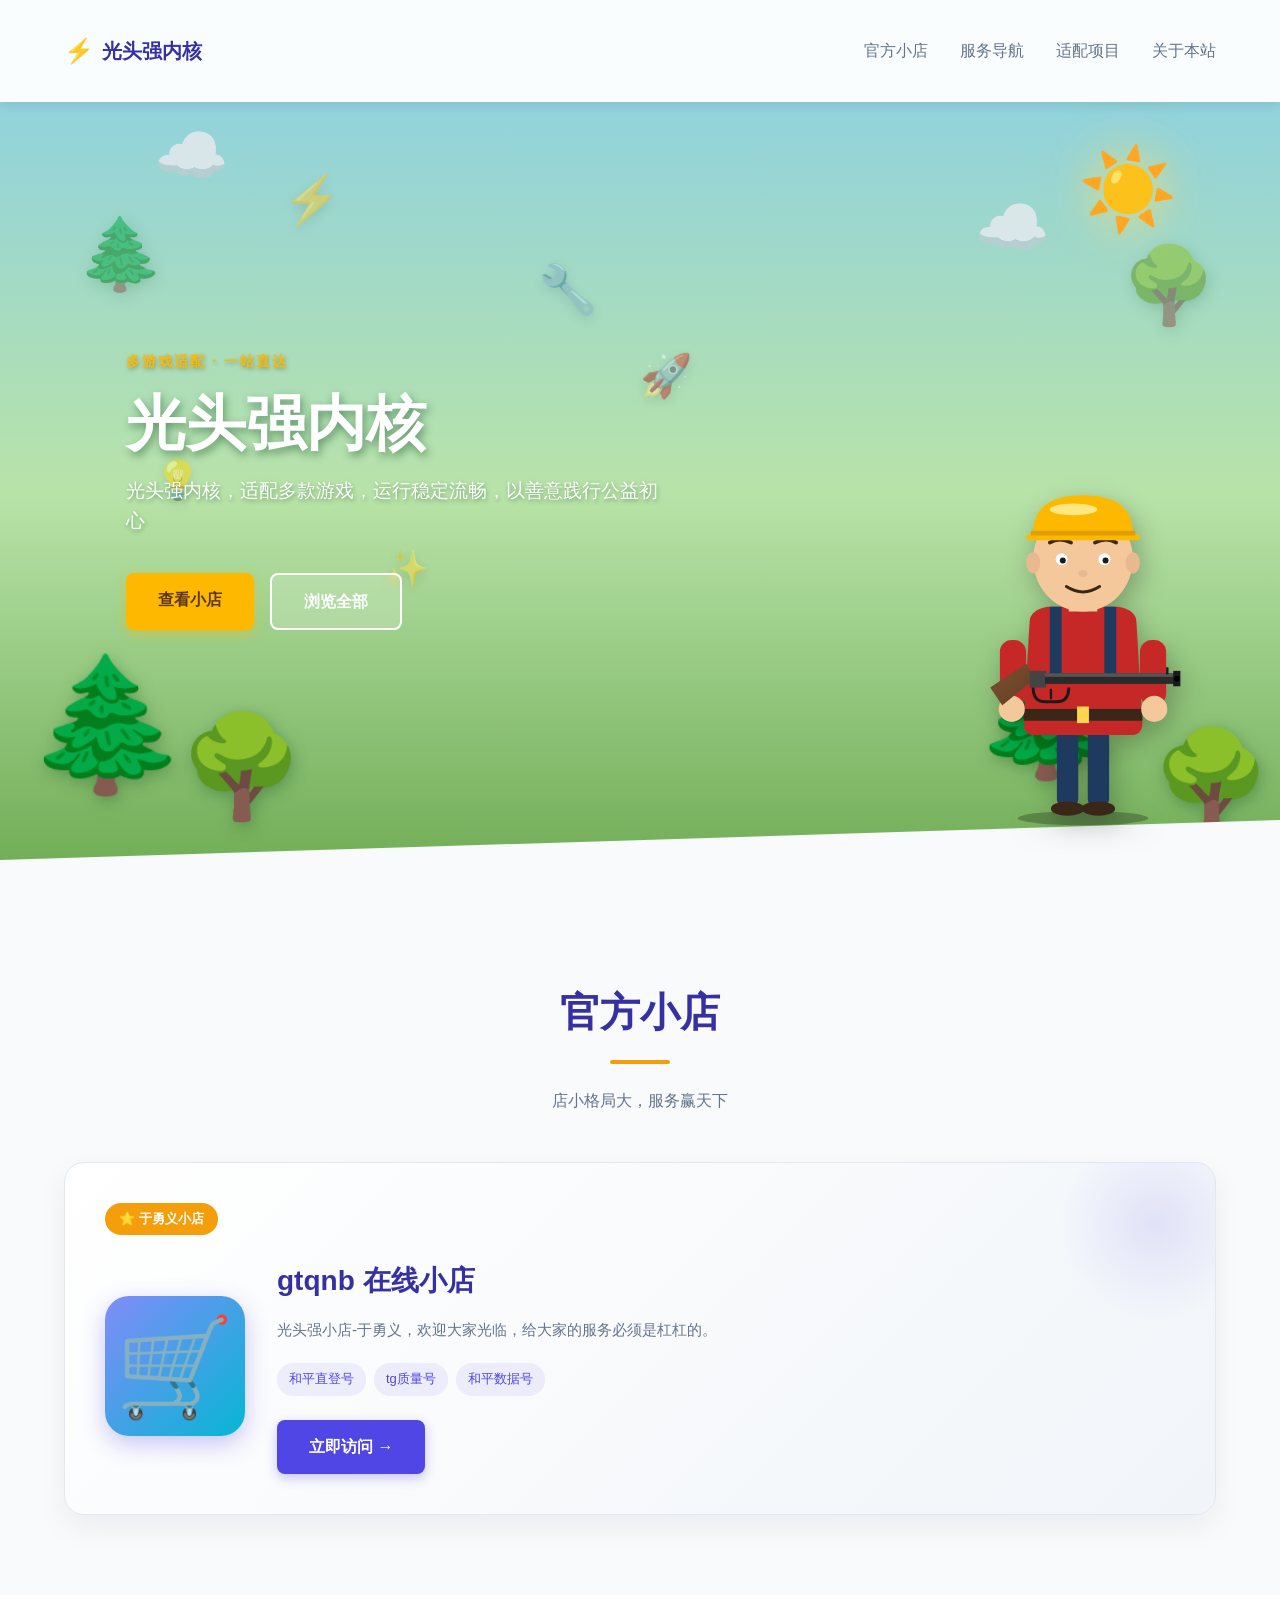
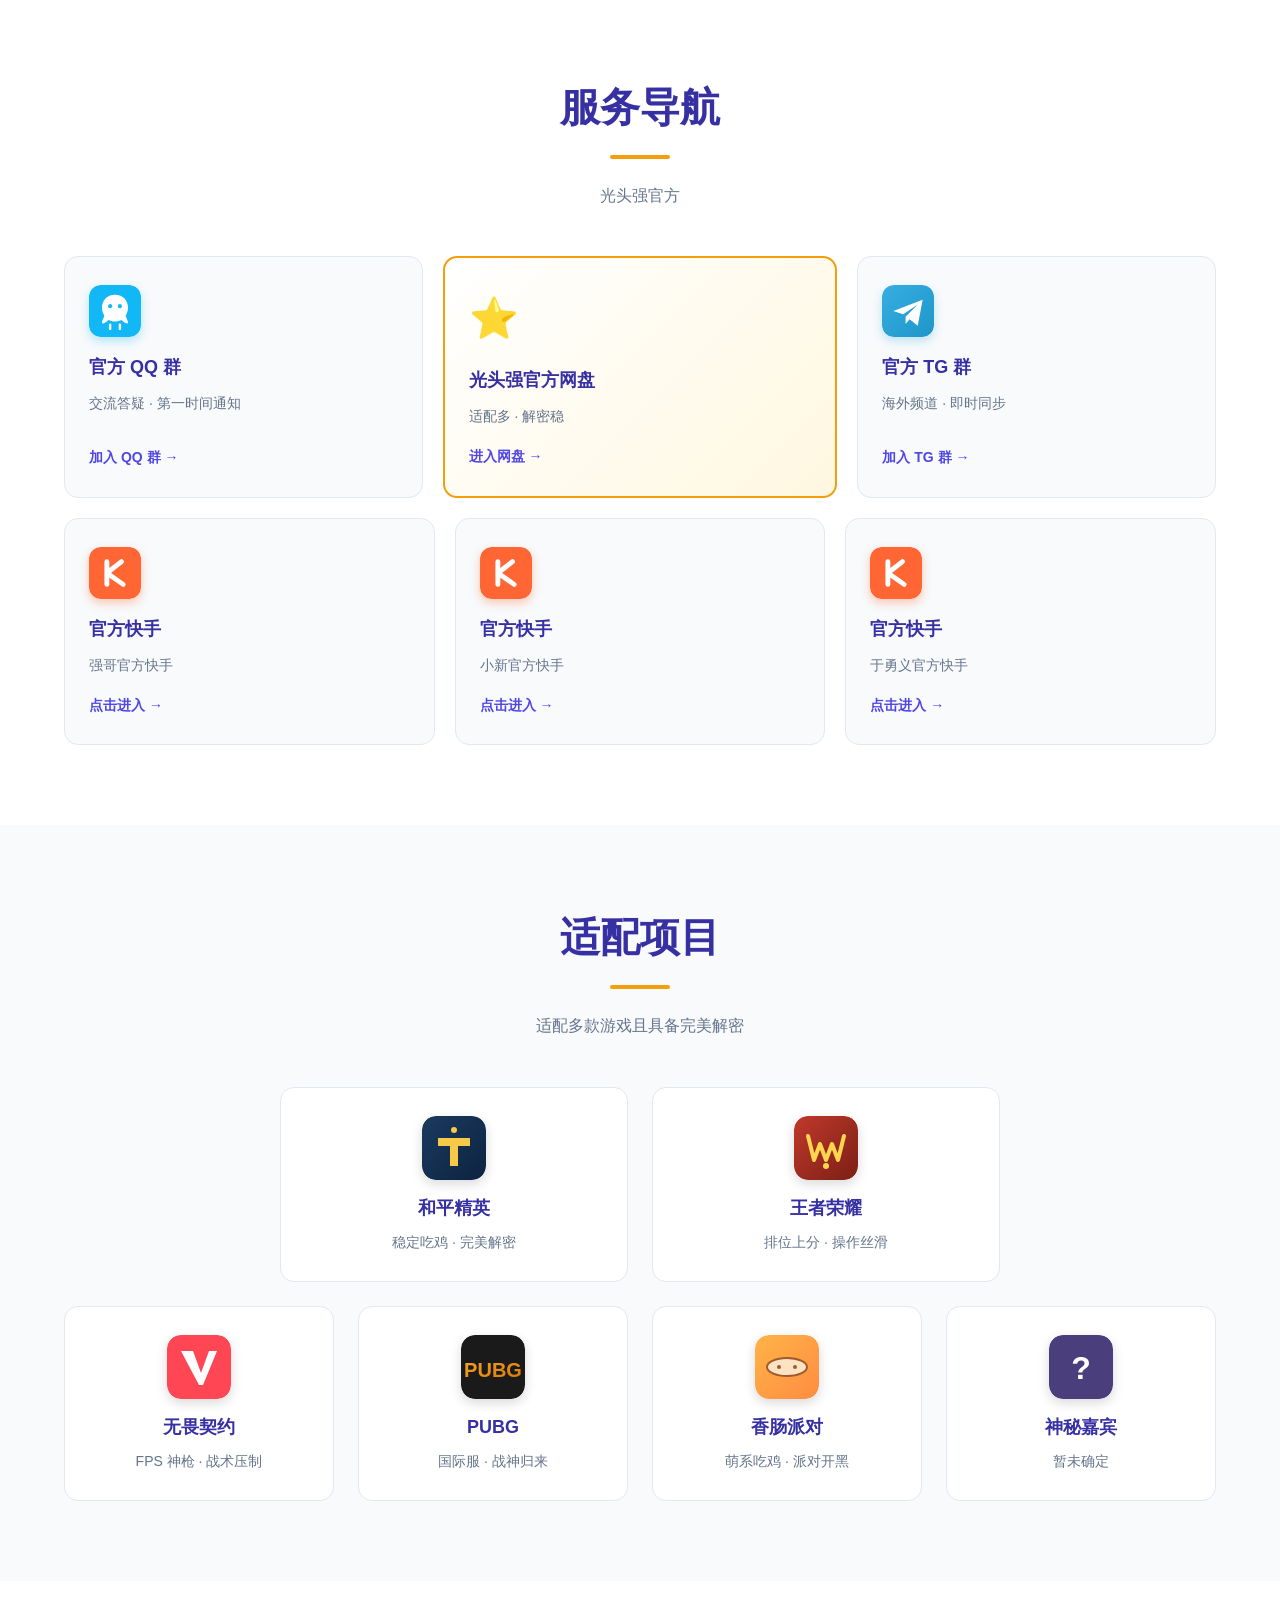
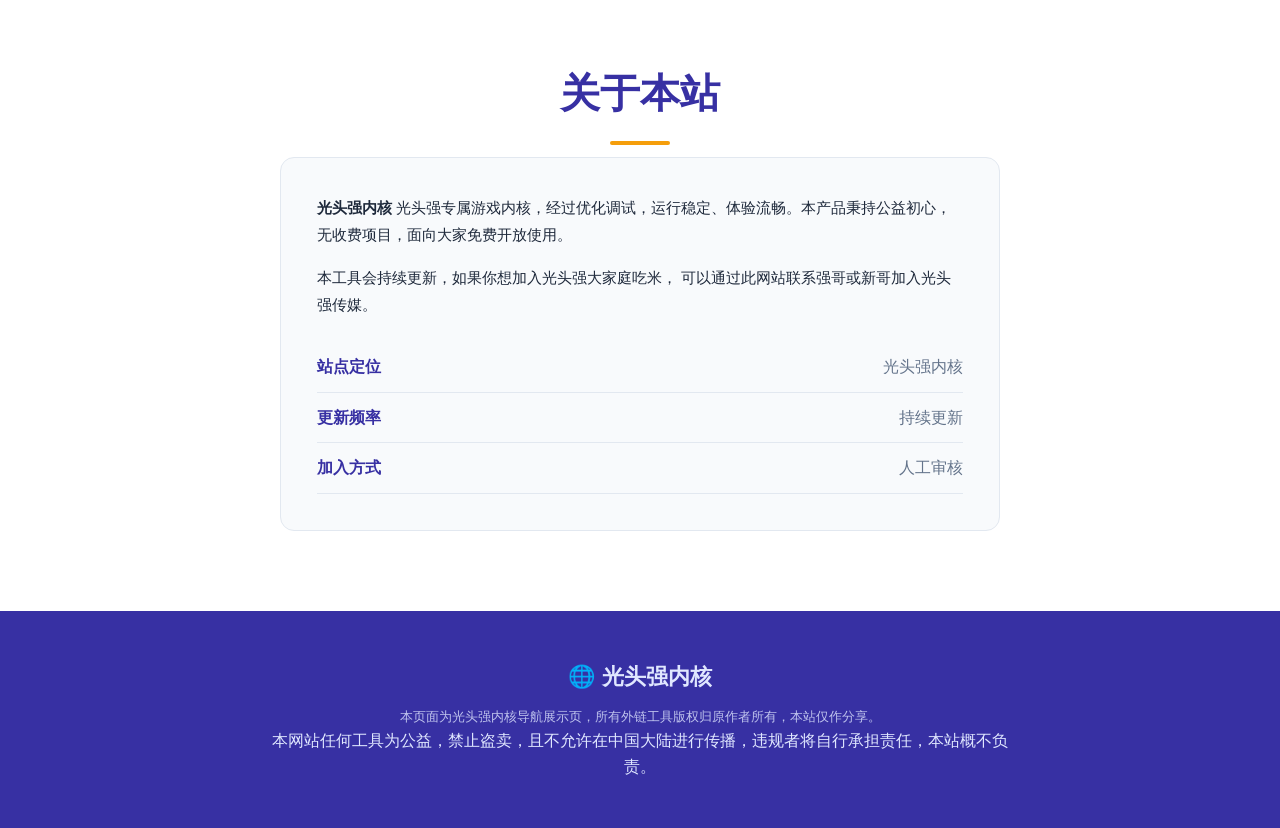
==== index.html @ 036ea676 "Rename gtqnb000.html to index.html" ====
<!DOCTYPE html>
<html lang="zh-CN">
<head>
  <meta charset="UTF-8" />
  <meta name="viewport" content="width=device-width, initial-scale=1.0" />
  <title>光头强内核gtqnb000</title>
  <meta name="description" content=" 光头强内核，适配多款游戏，运行稳定流畅，以善意践行公益初心" />
  <link rel="stylesheet" href="style.css" />
</head>
<body>
  <!-- 顶部导航 -->
  <header class="nav" id="nav">
    <div class="nav-inner">
      <a href="#top" class="logo">
        <span class="logo-icon">⚡</span>
        <span class="logo-text">光头强内核</span>
      </a>
      <nav class="nav-links">
        <a href="#featured">官方小店</a>
        <a href="#tools">服务导航</a>
        <a href="#categories">适配项目</a>
        <a href="#about">关于本站</a>
      </nav>
      <button class="nav-toggle" id="navToggle" aria-label="菜单">☰</button>
    </div>
  </header>

  <!-- 首屏 -->
  <section class="hero" id="top">
    <!-- 森林背景层 -->
    <div class="forest-bg">
      <span class="tree tree-1">🌲</span>
      <span class="tree tree-2">🌳</span>
      <span class="tree tree-3">🌲</span>
      <span class="tree tree-4">🌳</span>
      <span class="tree tree-5">🌲</span>
      <span class="tree tree-6">🌳</span>
      <span class="cloud cloud-1">☁️</span>
      <span class="cloud cloud-2">☁️</span>
      <span class="sun">☀️</span>
    </div>

    <!-- 浮动工具图标 -->
    <div class="hero-bg">
      <span class="float float-1">⚡</span>
      <span class="float float-2">🔧</span>
      <span class="float float-3">💡</span>
      <span class="float float-4">🚀</span>
      <span class="float float-5">✨</span>
    </div>

    <!-- 光头强角色 SVG -->
    <div class="character">
      <svg viewBox="0 0 200 320" xmlns="http://www.w3.org/2000/svg" aria-label="光头强">
        <!-- 阴影 -->
        <ellipse cx="100" cy="310" rx="55" ry="6" fill="rgba(0,0,0,0.25)"/>

        <!-- 双腿 -->
        <rect x="78" y="225" width="18" height="75" rx="6" fill="#1f3a5f"/>
        <rect x="104" y="225" width="18" height="75" rx="6" fill="#1f3a5f"/>
        <!-- 鞋 -->
        <ellipse cx="87" cy="302" rx="14" ry="6" fill="#3a2718"/>
        <ellipse cx="113" cy="302" rx="14" ry="6" fill="#3a2718"/>

        <!-- 上衣（红色背带工作服） -->
        <path d="M55 145 Q55 135 70 132 L130 132 Q145 135 145 145 L150 230 Q150 240 140 240 L60 240 Q50 240 50 230 Z"
              fill="#c62828"/>
        <!-- 背带 -->
        <rect x="72" y="132" width="10" height="60" fill="#1f3a5f"/>
        <rect x="118" y="132" width="10" height="60" fill="#1f3a5f"/>
        <!-- 腰带 -->
        <rect x="50" y="218" width="100" height="10" fill="#3a2718"/>
        <rect x="95" y="216" width="10" height="14" fill="#ffd54f"/>

        <!-- 左手（持枪位置） -->
        <rect x="30" y="160" width="22" height="55" rx="10" fill="#c62828"/>
        <circle cx="40" cy="218" r="11" fill="#f4c89a"/>
        <!-- 右手 -->
        <rect x="148" y="160" width="22" height="55" rx="10" fill="#c62828"/>
        <circle cx="160" cy="218" r="11" fill="#f4c89a"/>

        <!-- 脖子 -->
        <rect x="88" y="118" width="24" height="18" fill="#f4c89a"/>

        <!-- 头（光头） -->
        <ellipse cx="100" cy="92" rx="42" ry="44" fill="#f4c89a"/>
        <!-- 头顶高光 -->
        <ellipse cx="92" cy="62" rx="14" ry="6" fill="#fff4e0" opacity="0.7"/>

        <!-- 耳朵 -->
        <ellipse cx="58" cy="95" rx="6" ry="9" fill="#e8b890"/>
        <ellipse cx="142" cy="95" rx="6" ry="9" fill="#e8b890"/>

        <!-- 眉毛 -->
        <path d="M72 78 Q80 73 90 78" stroke="#3a2718" stroke-width="3" fill="none" stroke-linecap="round"/>
        <path d="M110 78 Q120 73 128 78" stroke="#3a2718" stroke-width="3" fill="none" stroke-linecap="round"/>

        <!-- 眼睛 -->
        <circle cx="82" cy="92" r="5" fill="#fff"/>
        <circle cx="118" cy="92" r="5" fill="#fff"/>
        <circle cx="83" cy="93" r="2.5" fill="#1a1a1a"/>
        <circle cx="119" cy="93" r="2.5" fill="#1a1a1a"/>

        <!-- 鼻子 -->
        <ellipse cx="100" cy="104" rx="4" ry="3" fill="#e8b890"/>

        <!-- 嘴（笑） -->
        <path d="M86 115 Q100 124 114 115" stroke="#3a2718" stroke-width="2.5" fill="none" stroke-linecap="round"/>

        <!-- 安全帽 -->
        <path d="M58 70 Q58 38 100 38 Q142 38 142 70 L148 72 Q148 76 144 76 L56 76 Q52 76 52 72 Z"
              fill="#ffb800"/>
        <!-- 帽顶高光 -->
        <ellipse cx="92" cy="50" rx="20" ry="5" fill="#fff4a3" opacity="0.8"/>
        <!-- 帽前装饰条 -->
        <rect x="56" y="68" width="88" height="4" fill="#e09e00"/>

        <!-- 猎枪（横在身前） -->
        <g transform="translate(0, 0)">
          <!-- 枪托（木质） -->
          <path d="M22 200 L52 180 L60 192 L32 215 Z" fill="#6b4423"/>
          <path d="M22 200 L52 180 L60 192 L32 215 Z" fill="url(#wood)" opacity="0.6"/>
          <!-- 枪身金属过渡 -->
          <rect x="55" y="186" width="14" height="14" fill="#444"/>
          <!-- 枪管 -->
          <rect x="68" y="188" width="110" height="9" fill="#2a2a2a"/>
          <rect x="68" y="188" width="110" height="3" fill="#555"/>
          <!-- 枪管末端 -->
          <rect x="176" y="186" width="6" height="13" fill="#1a1a1a"/>
          <circle cx="179" cy="192.5" r="2.5" fill="#000"/>
          <!-- 准星 -->
          <rect x="170" y="183" width="2" height="6" fill="#1a1a1a"/>
          <!-- 扳机护圈 -->
          <path d="M58 200 Q58 212 68 212 L78 212 Q88 212 88 200" stroke="#1a1a1a" stroke-width="2.5" fill="none"/>
          <!-- 扳机 -->
          <path d="M73 202 L73 209" stroke="#1a1a1a" stroke-width="2" stroke-linecap="round"/>
        </g>

        <!-- SVG 渐变定义 -->
        <defs>
          <linearGradient id="wood" x1="0" y1="0" x2="1" y2="1">
            <stop offset="0%" stop-color="#8b5a3c"/>
            <stop offset="100%" stop-color="#5a3820"/>
          </linearGradient>
        </defs>
      </svg>
    </div>

    <div class="hero-content">
      <p class="hero-tag">多游戏适配 · 一站直达</p>
      <h1 class="hero-title">光头强内核</h1>
      <p class="hero-sub">光头强内核，适配多款游戏，运行稳定流畅，以善意践行公益初心</p>
      <div class="hero-actions">
        <a href="#featured" class="btn btn-primary">查看小店</a>
        <a href="#tools" class="btn btn-ghost">浏览全部</a>
      </div>
    </div>
    <div class="hero-wave"></div>
  </section>
  <!-- 精选推荐 -->
  <section class="section" id="featured">
    <div class="container">
      <h2 class="section-title">官方小店</h2>
      <p class="section-subtitle">店小格局大，服务赢天下</p>

      <div class="featured-card">
        <div class="featured-badge">⭐ 于勇义小店</div>
        <div class="featured-body">
          <div class="featured-icon">🛒</div>
          <div class="featured-content">
            <h3 class="featured-title">gtqnb 在线小店</h3>
            <p class="featured-desc">
              光头强小店-于勇义，欢迎大家光临，给大家的服务必须是杠杠的。
            </p>
            <ul class="featured-tags">
              <li>和平直登号</li>
              <li>tg质量号</li>
              <li>和平数据号</li>
            </ul>
            <a href="https://luoye.chyidc.cn/shop/yuyongyi" class="btn btn-primary featured-btn" target="_blank" rel="noopener">立即访问 →</a>
          </div>
        </div>
      </div>
    </div>
  </section>

  <!-- 服务导航 -->
  <section class="section section-alt" id="tools">
    <div class="container">
      <h2 class="section-title">服务导航</h2>
      <p class="section-subtitle">光头强官方</p>

      <div class="tools-grid tools-grid-top">
        <a href="https://qm.qq.com/q/6M8MnVwFTa" class="tool-card" target="_blank" rel="noopener">
          <div class="tool-icon qq-icon">
            <svg viewBox="0 0 64 64" xmlns="http://www.w3.org/2000/svg" aria-label="QQ群">
              <rect width="64" height="64" rx="14" fill="#12B7F5"/>
              <path d="M32 12 C22 12 16 19 16 28 C16 33 18 36 19 38 C18 40 16 44 16 46 C16 47 17 48 18 47 C19 47 22 45 24 43 C26 44 29 45 32 45 C35 45 38 44 40 43 C42 45 45 47 46 47 C47 48 48 47 48 46 C48 44 46 40 45 38 C46 36 48 33 48 28 C48 19 42 12 32 12 Z" fill="#fff"/>
              <circle cx="26" cy="26" r="2.5" fill="#12B7F5"/>
              <circle cx="38" cy="26" r="2.5" fill="#12B7F5"/>
              <path d="M26 49 L26 54 M38 49 L38 54" stroke="#fff" stroke-width="3" stroke-linecap="round"/>
            </svg>
          </div>
          <h3 class="tool-name">官方 QQ 群</h3>
          <p class="tool-desc">交流答疑 · 第一时间通知</p>
          <span class="tool-link">加入 QQ 群 →</span>
        </a>
        <a href="https://drive.uc.cn/s/d5ffdedf02f54?public=1" class="tool-card tool-card-feature" target="_blank" rel="noopener">
          <div class="tool-icon">⭐</div>
          <h3 class="tool-name">光头强官方网盘</h3>
          <p class="tool-desc">适配多 · 解密稳</p>
          <span class="tool-link">进入网盘 →</span>
        </a>
        <a href="https://t.me/gtqnb000" class="tool-card" target="_blank" rel="noopener">
          <div class="tool-icon tg-icon">
            <svg viewBox="0 0 64 64" xmlns="http://www.w3.org/2000/svg" aria-label="Telegram群">
              <defs>
                <linearGradient id="tgGrad" x1="0" y1="0" x2="1" y2="1">
                  <stop offset="0%" stop-color="#37AEE2"/>
                  <stop offset="100%" stop-color="#1E96C8"/>
                </linearGradient>
              </defs>
              <rect width="64" height="64" rx="14" fill="url(#tgGrad)"/>
              <path d="M14 32 L50 18 L44 50 L34 42 L29 48 L29 39 L44 24 L26 36 Z" fill="#fff"/>
            </svg>
          </div>
          <h3 class="tool-name">官方 TG 群</h3>
          <p class="tool-desc">海外频道 · 即时同步</p>
          <span class="tool-link">加入 TG 群 →</span>
        </a>
      </div>

      <div class="tools-grid tools-grid-row">
        <a href="https://v.kuaishou.com/JFNYcVaF" class="tool-card" target="_blank" rel="noopener">
          <div class="tool-icon ks-icon">
            <svg viewBox="0 0 64 64" xmlns="http://www.w3.org/2000/svg" aria-label="快手">
              <rect width="64" height="64" rx="14" fill="#FF6633"/>
              <path d="M22 18 L22 46 M22 32 L40 18 M22 32 L42 46" stroke="#fff" stroke-width="6" stroke-linecap="round" stroke-linejoin="round" fill="none"/>
            </svg>
          </div>
          <h3 class="tool-name">官方快手</h3>
          <p class="tool-desc">强哥官方快手</p>
          <span class="tool-link">点击进入 →</span>
        </a>
        <a href="https://v.kuaishou.com/KAWqDVqX" class="tool-card" target="_blank" rel="noopener">
          <div class="tool-icon ks-icon">
            <svg viewBox="0 0 64 64" xmlns="http://www.w3.org/2000/svg" aria-label="快手">
              <rect width="64" height="64" rx="14" fill="#FF6633"/>
              <path d="M22 18 L22 46 M22 32 L40 18 M22 32 L42 46" stroke="#fff" stroke-width="6" stroke-linecap="round" stroke-linejoin="round" fill="none"/>
            </svg>
          </div>
          <h3 class="tool-name">官方快手</h3>
          <p class="tool-desc">小新官方快手</p>
          <span class="tool-link">点击进入 →</span>
        </a>
        <a href="https://v.kuaishou.com/nN9GhtpY" class="tool-card" target="_blank" rel="noopener">
          <div class="tool-icon ks-icon">
            <svg viewBox="0 0 64 64" xmlns="http://www.w3.org/2000/svg" aria-label="快手">
              <rect width="64" height="64" rx="14" fill="#FF6633"/>
              <path d="M22 18 L22 46 M22 32 L40 18 M22 32 L42 46" stroke="#fff" stroke-width="6" stroke-linecap="round" stroke-linejoin="round" fill="none"/>
            </svg>
          </div>
          <h3 class="tool-name">官方快手</h3>
          <p class="tool-desc">于勇义官方快手</p>
          <span class="tool-link">点击进入 →</span>
        </a>
      </div>
    </div>
  </section>
  <!-- 适配项目 -->
  <section class="section" id="categories">
    <div class="container">
      <h2 class="section-title">适配项目</h2>
      <p class="section-subtitle">适配多款游戏且具备完美解密</p>

      <div class="cat-grid cat-grid-top">
        <a href="https://drive.uc.cn/s/d5ffdedf02f54?public=1" class="cat-card" target="_blank" rel="noopener">
          <div class="cat-icon game-icon">
            <svg viewBox="0 0 64 64" xmlns="http://www.w3.org/2000/svg" aria-label="和平精英">
              <defs>
                <linearGradient id="hpGrad" x1="0" y1="0" x2="1" y2="1">
                  <stop offset="0%" stop-color="#1a3a5f"/>
                  <stop offset="100%" stop-color="#0d2340"/>
                </linearGradient>
              </defs>
              <rect width="64" height="64" rx="14" fill="url(#hpGrad)"/>
              <path d="M16 22 L48 22 L48 30 L36 30 L36 50 L28 50 L28 30 L16 30 Z" fill="#f7c948"/>
              <circle cx="32" cy="14" r="3" fill="#f7c948"/>
            </svg>
          </div>
          <h3>和平精英</h3>
          <p>稳定吃鸡 · 完美解密</p>
        </a>
        <a href="https://drive.uc.cn/s/d5ffdedf02f54?public=1" class="cat-card" target="_blank" rel="noopener">
          <div class="cat-icon game-icon">
            <svg viewBox="0 0 64 64" xmlns="http://www.w3.org/2000/svg" aria-label="王者荣耀">
              <defs>
                <linearGradient id="wzGrad" x1="0" y1="0" x2="1" y2="1">
                  <stop offset="0%" stop-color="#c0392b"/>
                  <stop offset="100%" stop-color="#7b1f15"/>
                </linearGradient>
              </defs>
              <rect width="64" height="64" rx="14" fill="url(#wzGrad)"/>
              <path d="M14 20 L20 44 L26 28 L32 44 L38 28 L44 44 L50 20" stroke="#ffd54f" stroke-width="4" fill="none" stroke-linecap="round" stroke-linejoin="round"/>
              <circle cx="32" cy="50" r="3" fill="#ffd54f"/>
            </svg>
          </div>
          <h3>王者荣耀</h3>
          <p>排位上分 · 操作丝滑</p>
        </a>
      </div>

      <div class="cat-grid cat-grid-row">
        <a href="https://drive.uc.cn/s/d5ffdedf02f54?public=1" class="cat-card" target="_blank" rel="noopener">
          <div class="cat-icon game-icon">
            <svg viewBox="0 0 64 64" xmlns="http://www.w3.org/2000/svg" aria-label="无畏契约">
              <rect width="64" height="64" rx="14" fill="#ff4655"/>
              <path d="M14 16 L26 16 L34 38 L42 16 L50 16 L36 50 L32 50 Z" fill="#fff"/>
            </svg>
          </div>
          <h3>无畏契约</h3>
          <p>FPS 神枪 · 战术压制</p>
        </a>
        <a href="https://drive.uc.cn/s/d5ffdedf02f54?public=1" class="cat-card" target="_blank" rel="noopener">
          <div class="cat-icon game-icon">
            <svg viewBox="0 0 64 64" xmlns="http://www.w3.org/2000/svg" aria-label="PUBG">
              <defs>
                <linearGradient id="pubgGrad" x1="0" y1="0" x2="1" y2="1">
                  <stop offset="0%" stop-color="#f5a623"/>
                  <stop offset="100%" stop-color="#d97706"/>
                </linearGradient>
              </defs>
              <rect width="64" height="64" rx="14" fill="#1a1a1a"/>
              <text x="32" y="42" font-family="Arial, sans-serif" font-weight="900" font-size="20" fill="url(#pubgGrad)" text-anchor="middle">PUBG</text>
            </svg>
          </div>
          <h3>PUBG</h3>
          <p>国际服 · 战神归来</p>
        </a>
        <a href="https://drive.uc.cn/s/d5ffdedf02f54?public=1" class="cat-card" target="_blank" rel="noopener">
          <div class="cat-icon game-icon">
            <svg viewBox="0 0 64 64" xmlns="http://www.w3.org/2000/svg" aria-label="香肠派对">
              <defs>
                <linearGradient id="xcGrad" x1="0" y1="0" x2="1" y2="1">
                  <stop offset="0%" stop-color="#ffb347"/>
                  <stop offset="100%" stop-color="#ff8c42"/>
                </linearGradient>
              </defs>
              <rect width="64" height="64" rx="14" fill="url(#xcGrad)"/>
              <ellipse cx="32" cy="32" rx="20" ry="9" fill="#fde2c4" stroke="#a05a2c" stroke-width="2"/>
              <ellipse cx="24" cy="32" rx="2" ry="2" fill="#a05a2c"/>
              <ellipse cx="40" cy="32" rx="2" ry="2" fill="#a05a2c"/>
            </svg>
          </div>
          <h3>香肠派对</h3>
          <p>萌系吃鸡 · 派对开黑</p>
        </a>
        <div class="cat-card">
          <div class="cat-icon game-icon">
            <svg viewBox="0 0 64 64" xmlns="http://www.w3.org/2000/svg" aria-label="神秘嘉宾">
              <rect width="64" height="64" rx="14" fill="#4a3f7c"/>
              <text x="32" y="44" font-family="Arial, sans-serif" font-weight="900" font-size="32" fill="#fff" text-anchor="middle">?</text>
            </svg>
          </div>
          <h3>神秘嘉宾</h3>
          <p>暂未确定</p>
        </div>
      </div>
    </div>
  </section>

  <!-- 关于本站 -->
  <section class="section section-alt" id="about">
    <div class="container">
      <h2 class="section-title">关于本站</h2>
      <div class="about-wrap">
        <p>
          <strong>光头强内核</strong> 光头强专属游戏内核，经过优化调试，运行稳定、体验流畅。本产品秉持公益初心，无收费项目，面向大家免费开放使用。
        </p>
        <p>
          本工具会持续更新，如果你想加入光头强大家庭吃米，
          可以通过此网站联系强哥或新哥加入光头强传媒。
        </p>
        <ul class="about-list">
          <li><span class="about-key">站点定位</span><span class="about-val">光头强内核</span></li>
          <li><span class="about-key">更新频率</span><span class="about-val">持续更新</span></li>
          <li><span class="about-key">加入方式</span><span class="about-val">人工审核 </span></li>
        </ul>
      </div>
    </div>
  </section>

  <!-- 页脚 -->
  <footer class="footer">
    <div class="container footer-inner">
      <p class="footer-title">🌐 光头强内核</p>
      <p class="footer-note">本页面为光头强内核导航展示页，所有外链工具版权归原作者所有，本站仅作分享。</p>
      </p>
      <p>本网站任何工具为公益，禁止盗卖，且不允许在中国大陆进行传播，违规者将自行承担责任，本站概不负责。
    </div>
  </footer>

  <script src="script.js"></script>
</body>
</html>
---- style.css ----
* {
  margin: 0;
  padding: 0;
  box-sizing: border-box;
}

:root {
  --primary: #4f46e5;
  --primary-dark: #3730a3;
  --primary-light: #818cf8;
  --accent: #06b6d4;
  --accent-warm: #f59e0b;
  --bg: #f8fafc;
  --bg-alt: #ffffff;
  --text: #1e293b;
  --text-soft: #64748b;
  --border: #e2e8f0;
  --shadow: rgba(15, 23, 42, 0.06);
  --shadow-strong: rgba(15, 23, 42, 0.12);
}

body {
  font-family: -apple-system, BlinkMacSystemFont, "Segoe UI", "PingFang SC", "Hiragino Sans GB", "Microsoft YaHei", sans-serif;
  line-height: 1.6;
  color: var(--text);
  background: var(--bg);
  overflow-x: hidden;
}

.container {
  max-width: 1200px;
  margin: 0 auto;
  padding: 0 24px;
}

/* 导航栏 */
.nav {
  position: fixed;
  top: 0;
  left: 0;
  right: 0;
  background: rgba(255, 255, 255, 0.95);
  backdrop-filter: blur(12px);
  box-shadow: 0 2px 12px var(--shadow);
  z-index: 1000;
  transition: all 0.3s;
}

.nav-inner {
  max-width: 1200px;
  margin: 0 auto;
  padding: 16px 24px;
  display: flex;
  align-items: center;
  justify-content: space-between;
}

.logo {
  display: flex;
  align-items: center;
  gap: 8px;
  text-decoration: none;
  color: var(--primary-dark);
  font-weight: 700;
  font-size: 20px;
  transition: transform 0.2s;
}

.logo:hover { transform: scale(1.05); }

.logo-icon { font-size: 24px; }

.nav-links { display: flex; gap: 32px; }

.nav-links a {
  text-decoration: none;
  color: var(--text-soft);
  font-weight: 500;
  transition: color 0.2s;
  position: relative;
}

.nav-links a:hover { color: var(--primary); }

.nav-links a::after {
  content: '';
  position: absolute;
  bottom: -4px;
  left: 0;
  width: 0;
  height: 2px;
  background: var(--primary);
  transition: width 0.3s;
}

.nav-links a:hover::after { width: 100%; }

.nav-toggle {
  display: none;
  background: none;
  border: none;
  font-size: 24px;
  cursor: pointer;
  color: var(--primary-dark);
}
/* 首屏 - 森林主题 */
.hero {
  position: relative;
  min-height: 100vh;
  display: flex;
  align-items: center;
  background: linear-gradient(180deg, #87ceeb 0%, #b8e3a8 55%, #6ba84f 100%);
  color: #fff;
  overflow: hidden;
  padding-top: 80px;
}

.forest-bg {
  position: absolute;
  inset: 0;
  pointer-events: none;
  overflow: hidden;
}

.tree {
  position: absolute;
  filter: drop-shadow(2px 4px 8px rgba(0, 60, 20, 0.3));
}

.tree-1 { bottom: 8%; left: 2%; font-size: 130px; }
.tree-2 { bottom: 6%; left: 14%; font-size: 100px; }
.tree-3 { bottom: 10%; left: 76%; font-size: 120px; }
.tree-4 { bottom: 5%; left: 90%; font-size: 95px; }
.tree-5 { top: 22%; left: 6%; font-size: 70px; opacity: 0.55; }
.tree-6 { top: 25%; right: 5%; font-size: 75px; opacity: 0.55; }

.cloud {
  position: absolute;
  font-size: 60px;
  opacity: 0.85;
  animation: drift 18s ease-in-out infinite;
}

.cloud-1 { top: 12%; left: 12%; }
.cloud-2 { top: 20%; right: 18%; animation-delay: -8s; }

@keyframes drift {
  0%, 100% { transform: translateX(-30px); }
  50% { transform: translateX(30px); }
}

.sun {
  position: absolute;
  top: 14%;
  right: 8%;
  font-size: 80px;
  filter: drop-shadow(0 0 24px rgba(255, 220, 100, 0.8));
  animation: spin 20s linear infinite;
}

@keyframes spin {
  from { transform: rotate(0deg); }
  to { transform: rotate(360deg); }
}

.hero-bg {
  position: absolute;
  inset: 0;
  overflow: hidden;
  opacity: 0.5;
  pointer-events: none;
}

.float {
  position: absolute;
  font-size: 48px;
  animation: floaty 6s ease-in-out infinite;
  filter: drop-shadow(0 4px 6px rgba(0, 0, 0, 0.2));
}

.float-1 { top: 18%; left: 22%; animation-delay: 0s; }
.float-2 { top: 28%; left: 42%; animation-delay: 1s; }
.float-3 { top: 50%; left: 12%; animation-delay: 2s; font-size: 38px; }
.float-4 { top: 38%; left: 50%; animation-delay: 1.5s; font-size: 42px; }
.float-5 { top: 60%; left: 30%; animation-delay: 0.5s; font-size: 36px; }

@keyframes floaty {
  0%, 100% { transform: translateY(0) rotate(-3deg); }
  50% { transform: translateY(-12px) rotate(3deg); }
}

.character {
  position: absolute;
  bottom: 70px;
  right: 6%;
  width: 240px;
  height: 380px;
  z-index: 5;
  animation: charBob 4s ease-in-out infinite;
  filter: drop-shadow(4px 8px 12px rgba(0, 0, 0, 0.25));
}

.character svg {
  width: 100%;
  height: 100%;
}

@keyframes charBob {
  0%, 100% { transform: translateY(0); }
  50% { transform: translateY(-6px); }
}

.hero-content {
  position: relative;
  z-index: 10;
  text-align: left;
  max-width: 580px;
  padding: 0 24px;
  margin-left: 8%;
}

.hero-tag {
  font-size: 14px;
  text-transform: uppercase;
  letter-spacing: 2px;
  color: #ffb800;
  margin-bottom: 16px;
  font-weight: 700;
  text-shadow: 1px 2px 4px rgba(0, 0, 0, 0.3);
}

.hero-title {
  font-size: 60px;
  font-weight: 900;
  margin-bottom: 16px;
  text-shadow: 2px 4px 8px rgba(0, 60, 20, 0.45);
  line-height: 1.2;
  color: #fff;
}

.hero-sub {
  font-size: 19px;
  margin-bottom: 36px;
  text-shadow: 1px 2px 4px rgba(0, 60, 20, 0.4);
}

.hero-actions {
  display: flex;
  gap: 16px;
  flex-wrap: wrap;
}

.btn {
  display: inline-block;
  padding: 14px 32px;
  border-radius: 8px;
  text-decoration: none;
  font-weight: 600;
  transition: all 0.3s;
  cursor: pointer;
}

.btn-primary {
  background: #ffb800;
  color: #5a3820;
  box-shadow: 0 4px 12px rgba(255, 184, 0, 0.45);
}

.btn-primary:hover {
  background: #ffc933;
  transform: translateY(-2px);
  box-shadow: 0 6px 16px rgba(255, 184, 0, 0.55);
}

.btn-ghost {
  background: rgba(255, 255, 255, 0.18);
  color: #fff;
  border: 2px solid #fff;
  backdrop-filter: blur(4px);
}

.btn-ghost:hover {
  background: #fff;
  color: #4a7c2e;
}

.hero-wave {
  position: absolute;
  bottom: 0;
  left: 0;
  right: 0;
  height: 80px;
  background: var(--bg);
  clip-path: polygon(0 50%, 100% 0, 100% 100%, 0 100%);
  z-index: 4;
}
/* 通用区块 */
.section { padding: 80px 0; }
.section-alt { background: var(--bg-alt); }

.section-title {
  font-size: 40px;
  font-weight: 800;
  text-align: center;
  margin-bottom: 12px;
  color: var(--primary-dark);
}

.section-title::after {
  content: '';
  display: block;
  width: 60px;
  height: 4px;
  background: var(--accent-warm);
  margin: 16px auto 0;
  border-radius: 2px;
}

.section-subtitle {
  text-align: center;
  color: var(--text-soft);
  font-size: 16px;
  margin-bottom: 48px;
  margin-top: 24px;
}

/* 精选推荐 */
.featured-card {
  background: linear-gradient(135deg, #fff 0%, #f1f5f9 100%);
  border-radius: 20px;
  padding: 40px;
  box-shadow: 0 12px 32px var(--shadow);
  border: 1px solid var(--border);
  position: relative;
  overflow: hidden;
}

.featured-card::before {
  content: '';
  position: absolute;
  top: -40px;
  right: -40px;
  width: 200px;
  height: 200px;
  background: radial-gradient(circle, rgba(79, 70, 229, 0.12) 0%, transparent 70%);
  border-radius: 50%;
}

.featured-badge {
  display: inline-block;
  background: var(--accent-warm);
  color: #fff;
  padding: 6px 14px;
  border-radius: 20px;
  font-size: 13px;
  font-weight: 600;
  margin-bottom: 24px;
}

.featured-body {
  display: grid;
  grid-template-columns: auto 1fr;
  gap: 32px;
  align-items: center;
  position: relative;
  z-index: 1;
}

.featured-icon {
  font-size: 96px;
  background: linear-gradient(135deg, var(--primary-light) 0%, var(--accent) 100%);
  width: 140px;
  height: 140px;
  border-radius: 24px;
  display: flex;
  align-items: center;
  justify-content: center;
  box-shadow: 0 8px 24px rgba(79, 70, 229, 0.3);
}

.featured-title {
  font-size: 28px;
  color: var(--primary-dark);
  margin-bottom: 12px;
  font-weight: 700;
}

.featured-desc {
  color: var(--text-soft);
  font-size: 15px;
  line-height: 1.8;
  margin-bottom: 20px;
}

.featured-tags {
  list-style: none;
  display: flex;
  gap: 8px;
  flex-wrap: wrap;
  margin-bottom: 24px;
}

.featured-tags li {
  background: rgba(79, 70, 229, 0.08);
  color: var(--primary);
  padding: 6px 12px;
  border-radius: 16px;
  font-size: 13px;
  font-weight: 500;
}

.featured-btn {
  background: var(--primary);
  color: #fff;
  box-shadow: 0 4px 12px rgba(79, 70, 229, 0.3);
}

.featured-btn:hover {
  background: var(--primary-dark);
  transform: translateY(-2px);
  box-shadow: 0 6px 16px rgba(79, 70, 229, 0.4);
}

/* 工具列表 */
.tools-grid {
  display: grid;
  grid-template-columns: repeat(auto-fit, minmax(240px, 1fr));
  gap: 20px;
}

.tools-grid-top {
  display: grid;
  grid-template-columns: 1fr 1.1fr 1fr;
  gap: 20px;
  align-items: stretch;
  margin-bottom: 20px;
}

.tools-grid-top .tool-card-feature {
  border: 2px solid var(--accent-warm);
  background: linear-gradient(135deg, #fff 0%, #fff7e0 100%);
}

.tool-icon.qq-icon,
.tool-icon.tg-icon {
  width: 52px;
  height: 52px;
  font-size: 0;
  line-height: 0;
}

.tool-icon.qq-icon svg,
.tool-icon.tg-icon svg {
  width: 100%;
  height: 100%;
  display: block;
  border-radius: 12px;
  box-shadow: 0 4px 10px rgba(18, 183, 245, 0.3);
}

.tool-icon.tg-icon svg {
  box-shadow: 0 4px 10px rgba(55, 174, 226, 0.3);
}

@media (max-width: 768px) {
  .tools-grid-top {
    grid-template-columns: 1fr;
  }
}

.tools-grid-row {
  display: grid;
  grid-template-columns: repeat(3, 1fr);
  gap: 20px;
}

@media (max-width: 768px) {
  .tools-grid-row {
    grid-template-columns: 1fr;
  }
}

.tool-card {
  background: var(--bg);
  border: 1px solid var(--border);
  border-radius: 14px;
  padding: 28px 24px;
  text-decoration: none;
  color: inherit;
  display: flex;
  flex-direction: column;
  gap: 10px;
  transition: all 0.3s;
}

.tool-card:hover:not(.tool-placeholder) {
  transform: translateY(-4px);
  border-color: var(--primary-light);
  box-shadow: 0 12px 24px var(--shadow);
}

.tool-icon { font-size: 40px; margin-bottom: 6px; }

.tool-icon.ks-icon {
  width: 52px;
  height: 52px;
  font-size: 0;
  line-height: 0;
}

.tool-icon.ks-icon svg {
  width: 100%;
  height: 100%;
  display: block;
  border-radius: 12px;
  box-shadow: 0 4px 10px rgba(255, 102, 51, 0.35);
}

.tool-name {
  font-size: 18px;
  font-weight: 700;
  color: var(--primary-dark);
}

.tool-desc { font-size: 14px; color: var(--text-soft); flex: 1; }

.tool-link {
  font-size: 14px;
  color: var(--primary);
  font-weight: 600;
  margin-top: 8px;
}

.tool-link-muted { color: var(--text-soft); }
.tool-placeholder { opacity: 0.7; cursor: default; }

/* 分类导航 */
.cat-grid {
  display: grid;
  grid-template-columns: repeat(auto-fit, minmax(260px, 1fr));
  gap: 24px;
}

.cat-grid-top {
  grid-template-columns: repeat(2, 1fr);
  max-width: 720px;
  margin: 0 auto 24px;
}

.cat-grid-row {
  grid-template-columns: repeat(4, 1fr);
}

@media (max-width: 768px) {
  .cat-grid-top,
  .cat-grid-row {
    grid-template-columns: repeat(2, 1fr);
  }
}

.cat-card {
  background: var(--bg-alt);
  border: 1px solid var(--border);
  border-radius: 14px;
  padding: 28px;
  text-align: center;
  transition: all 0.3s;
  text-decoration: none;
  color: inherit;
  display: block;
}

.cat-card:hover {
  transform: translateY(-4px);
  box-shadow: 0 12px 24px var(--shadow);
  border-color: var(--accent);
}

.cat-icon { font-size: 44px; margin-bottom: 12px; }

.cat-icon.game-icon {
  width: 64px;
  height: 64px;
  margin: 0 auto 14px;
  font-size: 0;
  line-height: 0;
}

.cat-icon.game-icon svg {
  width: 100%;
  height: 100%;
  display: block;
  border-radius: 14px;
  box-shadow: 0 4px 12px rgba(0, 0, 0, 0.15);
}

.cat-card h3 {
  font-size: 18px;
  color: var(--primary-dark);
  margin-bottom: 8px;
}

.cat-card p { font-size: 14px; color: var(--text-soft); }

/* 关于本站 */
.about-wrap {
  max-width: 720px;
  margin: 0 auto;
  background: var(--bg);
  border-radius: 14px;
  padding: 36px;
  border: 1px solid var(--border);
}

.about-wrap p {
  margin-bottom: 16px;
  font-size: 15px;
  line-height: 1.8;
}

.about-list { list-style: none; margin-top: 24px; }

.about-list li {
  display: flex;
  justify-content: space-between;
  padding: 12px 0;
  border-bottom: 1px solid var(--border);
}

.about-key { font-weight: 600; color: var(--primary-dark); }
.about-val { color: var(--text-soft); }

/* 页脚 */
.footer {
  background: var(--primary-dark);
  color: #e0e7ff;
  padding: 48px 0;
  text-align: center;
}

.footer-inner { max-width: 800px; }

.footer-title { font-size: 22px; font-weight: 700; margin-bottom: 12px; }
.footer-note { font-size: 13px; opacity: 0.8; line-height: 1.7; }

/* 响应式 */
@media (max-width: 900px) {
  .character { width: 180px; height: 280px; right: 2%; bottom: 90px; opacity: 0.5; }
  .hero-content { margin-left: 4%; max-width: 90%; }
}

@media (max-width: 768px) {
  .nav-links { display: none; }
  .nav-toggle { display: block; }
  .character { display: none; }
  .hero-content { margin-left: 0; padding: 0 24px; text-align: center; }
  .hero-actions { justify-content: center; }
  .hero-title { font-size: 40px; }
  .hero-sub { font-size: 16px; }
  .section { padding: 56px 0; }
  .section-title { font-size: 30px; }
  .featured-card { padding: 28px 20px; }
  .featured-body { grid-template-columns: 1fr; text-align: center; gap: 20px; }
  .featured-icon { margin: 0 auto; width: 110px; height: 110px; font-size: 72px; }
  .featured-tags { justify-content: center; }
}
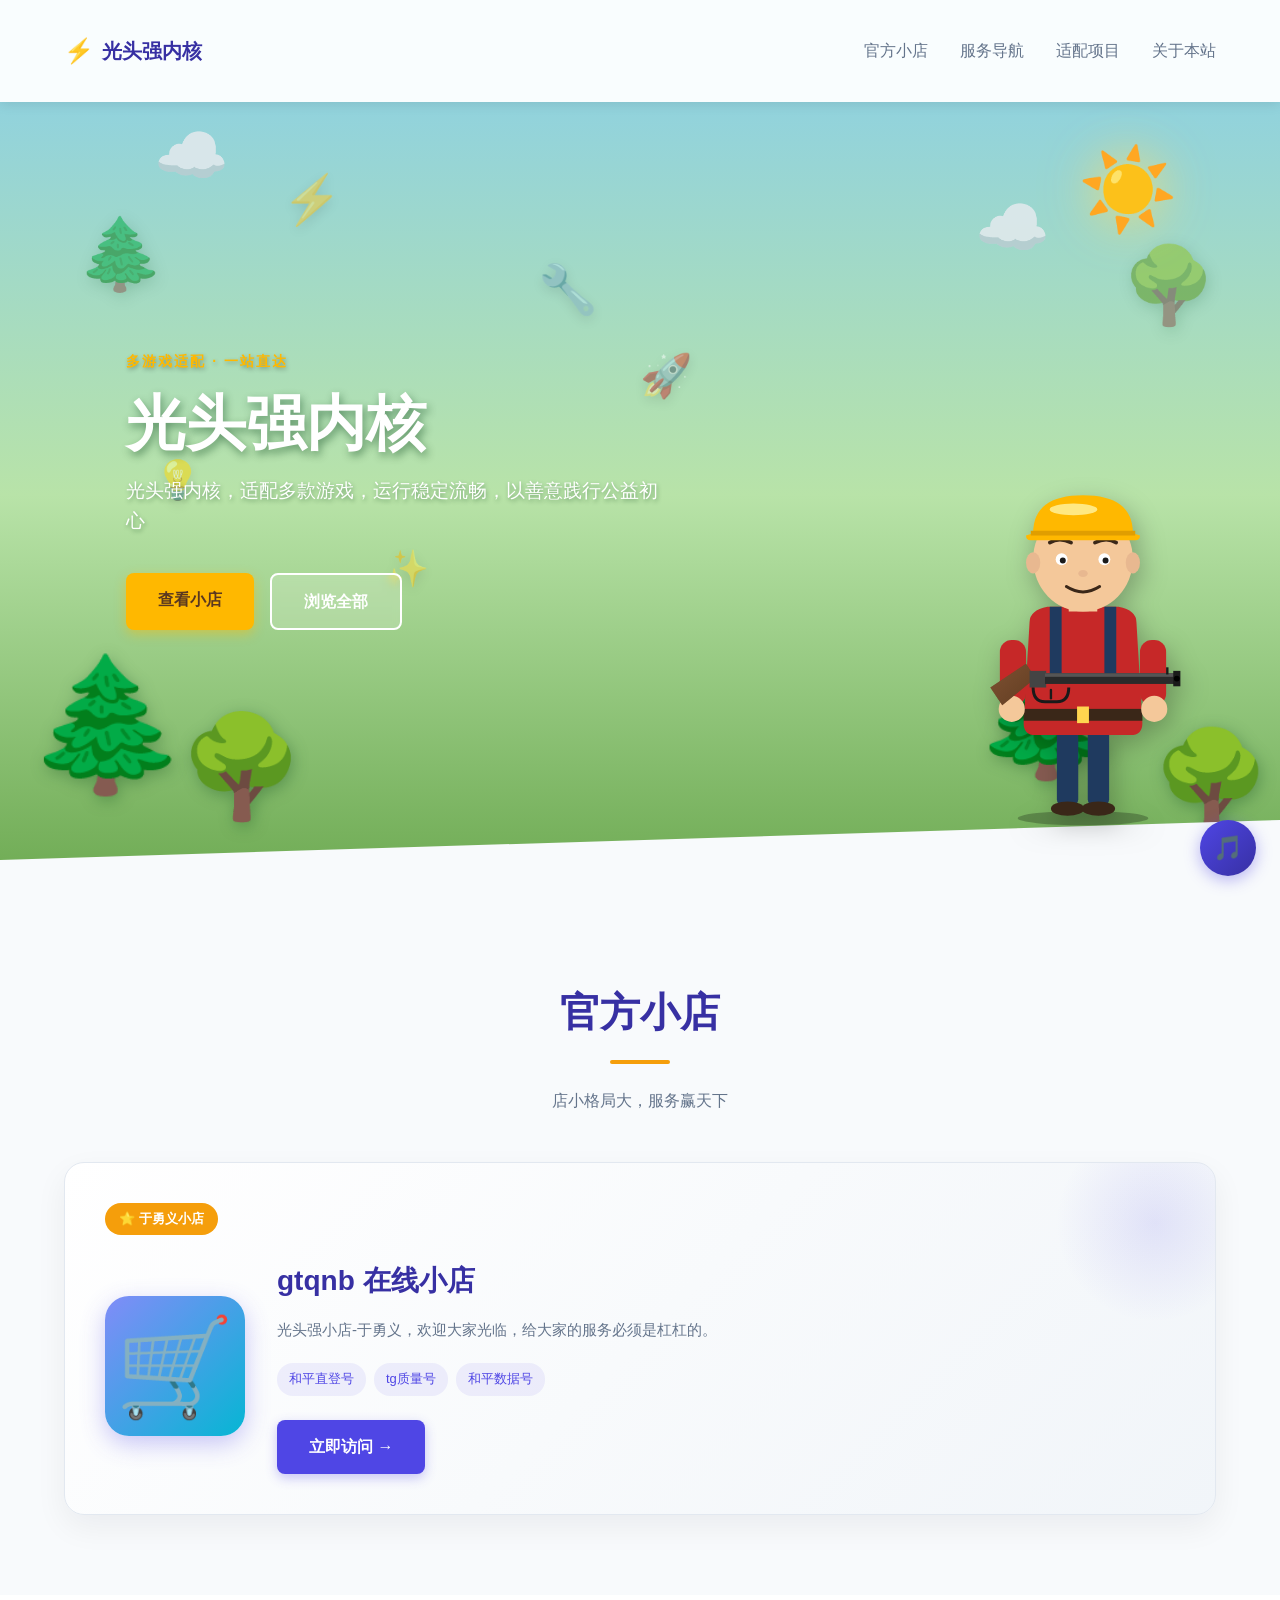
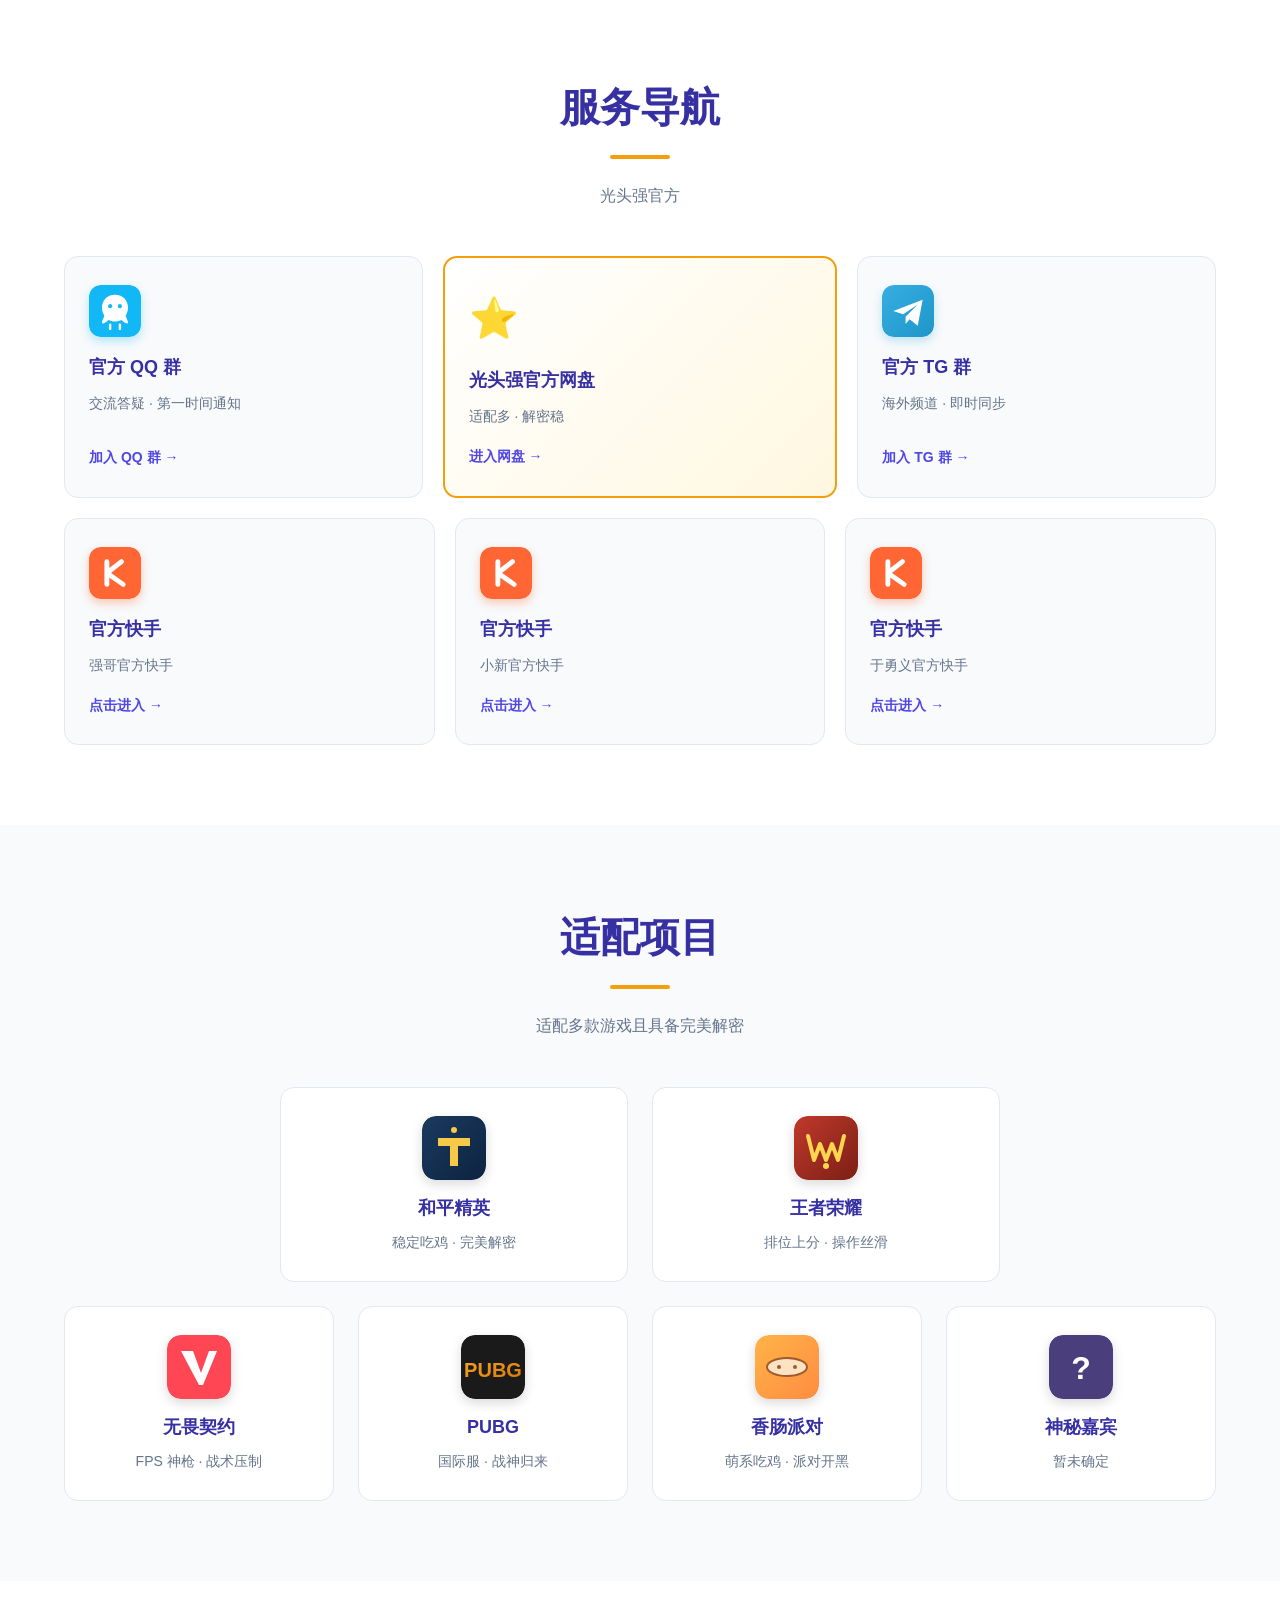
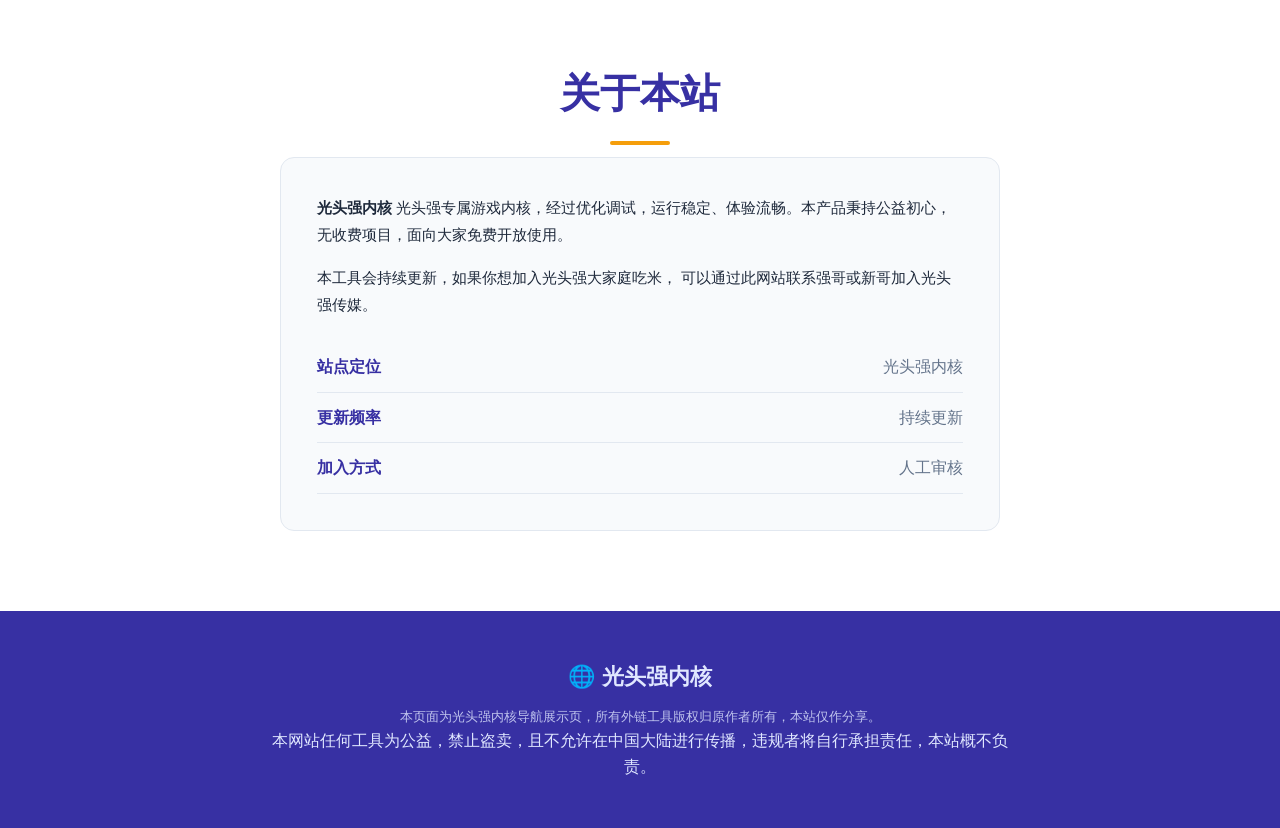
==== commit 0da9e7c1: "Add files via upload" ====
--- a/index.html
+++ b/index.html
@@ -400,6 +400,19 @@
     </div>
   </footer>
 
+  <!-- 背景音乐 -->
+  <div class="music-player" id="musicPlayer">
+    <audio id="bgMusic" loop preload="auto" autoplay>
+      <source src="阿桑 - 一直很安静.mp3" type="audio/mpeg">
+    </audio>
+    <button class="music-btn" id="musicBtn" aria-label="播放/暂停音乐">
+      <span class="music-icon" id="musicIcon">🎵</span>
+      <span class="music-bars" id="musicBars">
+        <span></span><span></span><span></span>
+      </span>
+    </button>
+  </div>
+
   <script src="script.js"></script>
 </body>
 </html>
--- a/style.css
+++ b/style.css
@@ -642,6 +642,107 @@
 
 .footer-title { font-size: 22px; font-weight: 700; margin-bottom: 12px; }
 .footer-note { font-size: 13px; opacity: 0.8; line-height: 1.7; }
+
+/* 背景音乐播放器 */
+.music-player {
+  position: fixed;
+  bottom: 24px;
+  right: 24px;
+  z-index: 999;
+}
+
+.music-btn {
+  width: 56px;
+  height: 56px;
+  border-radius: 50%;
+  border: none;
+  background: linear-gradient(135deg, var(--primary) 0%, var(--primary-dark) 100%);
+  box-shadow: 0 4px 16px rgba(79, 70, 229, 0.4);
+  cursor: pointer;
+  display: flex;
+  align-items: center;
+  justify-content: center;
+  position: relative;
+  transition: all 0.3s;
+  overflow: hidden;
+}
+
+.music-btn:hover {
+  transform: scale(1.1);
+  box-shadow: 0 6px 20px rgba(79, 70, 229, 0.5);
+}
+
+.music-btn:active {
+  transform: scale(0.95);
+}
+
+.music-icon {
+  font-size: 24px;
+  transition: opacity 0.3s;
+}
+
+.music-bars {
+  position: absolute;
+  bottom: 12px;
+  display: flex;
+  align-items: flex-end;
+  gap: 3px;
+  height: 20px;
+  opacity: 0;
+  transition: opacity 0.3s;
+}
+
+.music-bars span {
+  display: block;
+  width: 4px;
+  background: #fff;
+  border-radius: 2px;
+  animation: none;
+}
+
+.music-playing .music-icon {
+  opacity: 0;
+}
+
+.music-playing .music-bars {
+  opacity: 1;
+}
+
+.music-playing .music-bars span:nth-child(1) {
+  animation: musicBar 0.8s ease-in-out infinite;
+}
+
+.music-playing .music-bars span:nth-child(2) {
+  animation: musicBar 0.8s ease-in-out 0.2s infinite;
+}
+
+.music-playing .music-bars span:nth-child(3) {
+  animation: musicBar 0.8s ease-in-out 0.4s infinite;
+}
+
+@keyframes musicBar {
+  0%, 100% { height: 6px; }
+  50% { height: 18px; }
+}
+
+.music-btn::before {
+  content: '';
+  position: absolute;
+  inset: -4px;
+  border-radius: 50%;
+  border: 2px solid rgba(79, 70, 229, 0.3);
+  opacity: 0;
+  animation: none;
+}
+
+.music-playing .music-btn::before {
+  animation: pulse 2s ease-in-out infinite;
+}
+
+@keyframes pulse {
+  0% { transform: scale(1); opacity: 0.6; }
+  100% { transform: scale(1.3); opacity: 0; }
+}
 
 /* 响应式 */
 @media (max-width: 900px) {
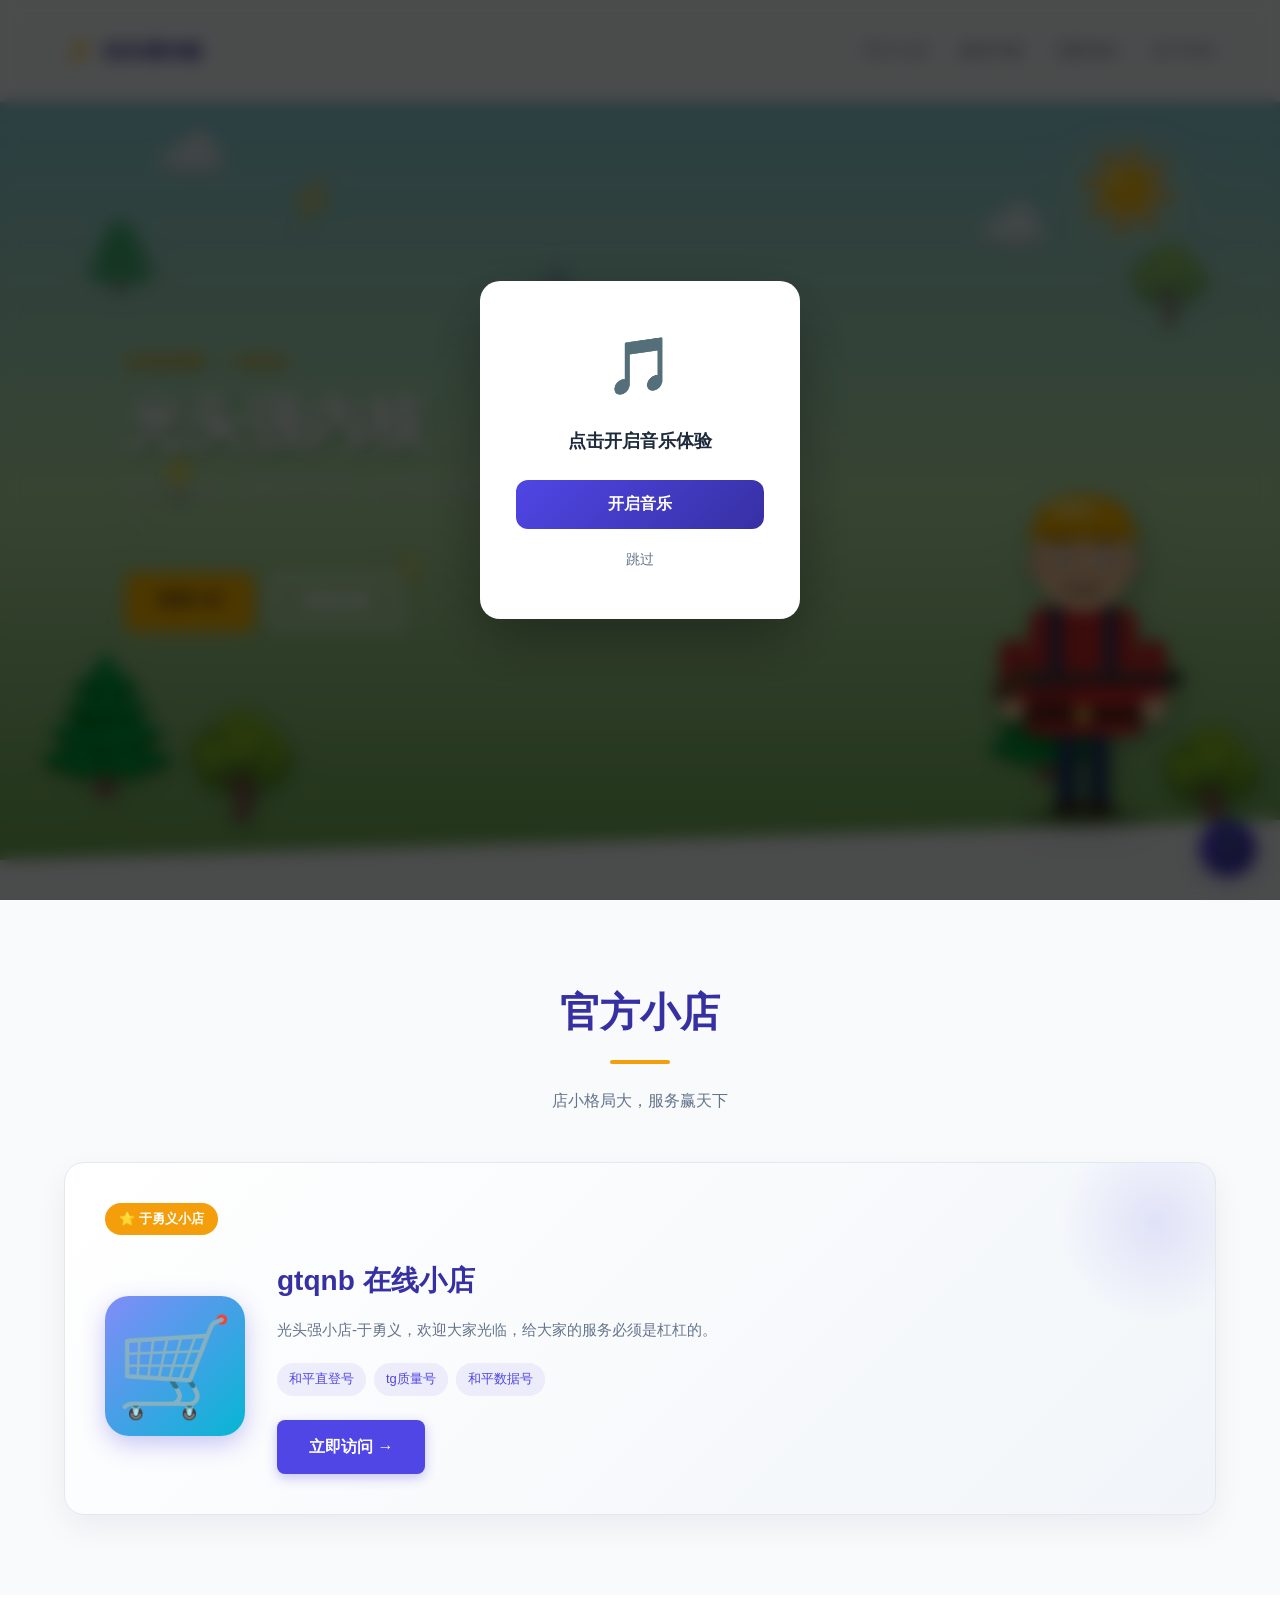
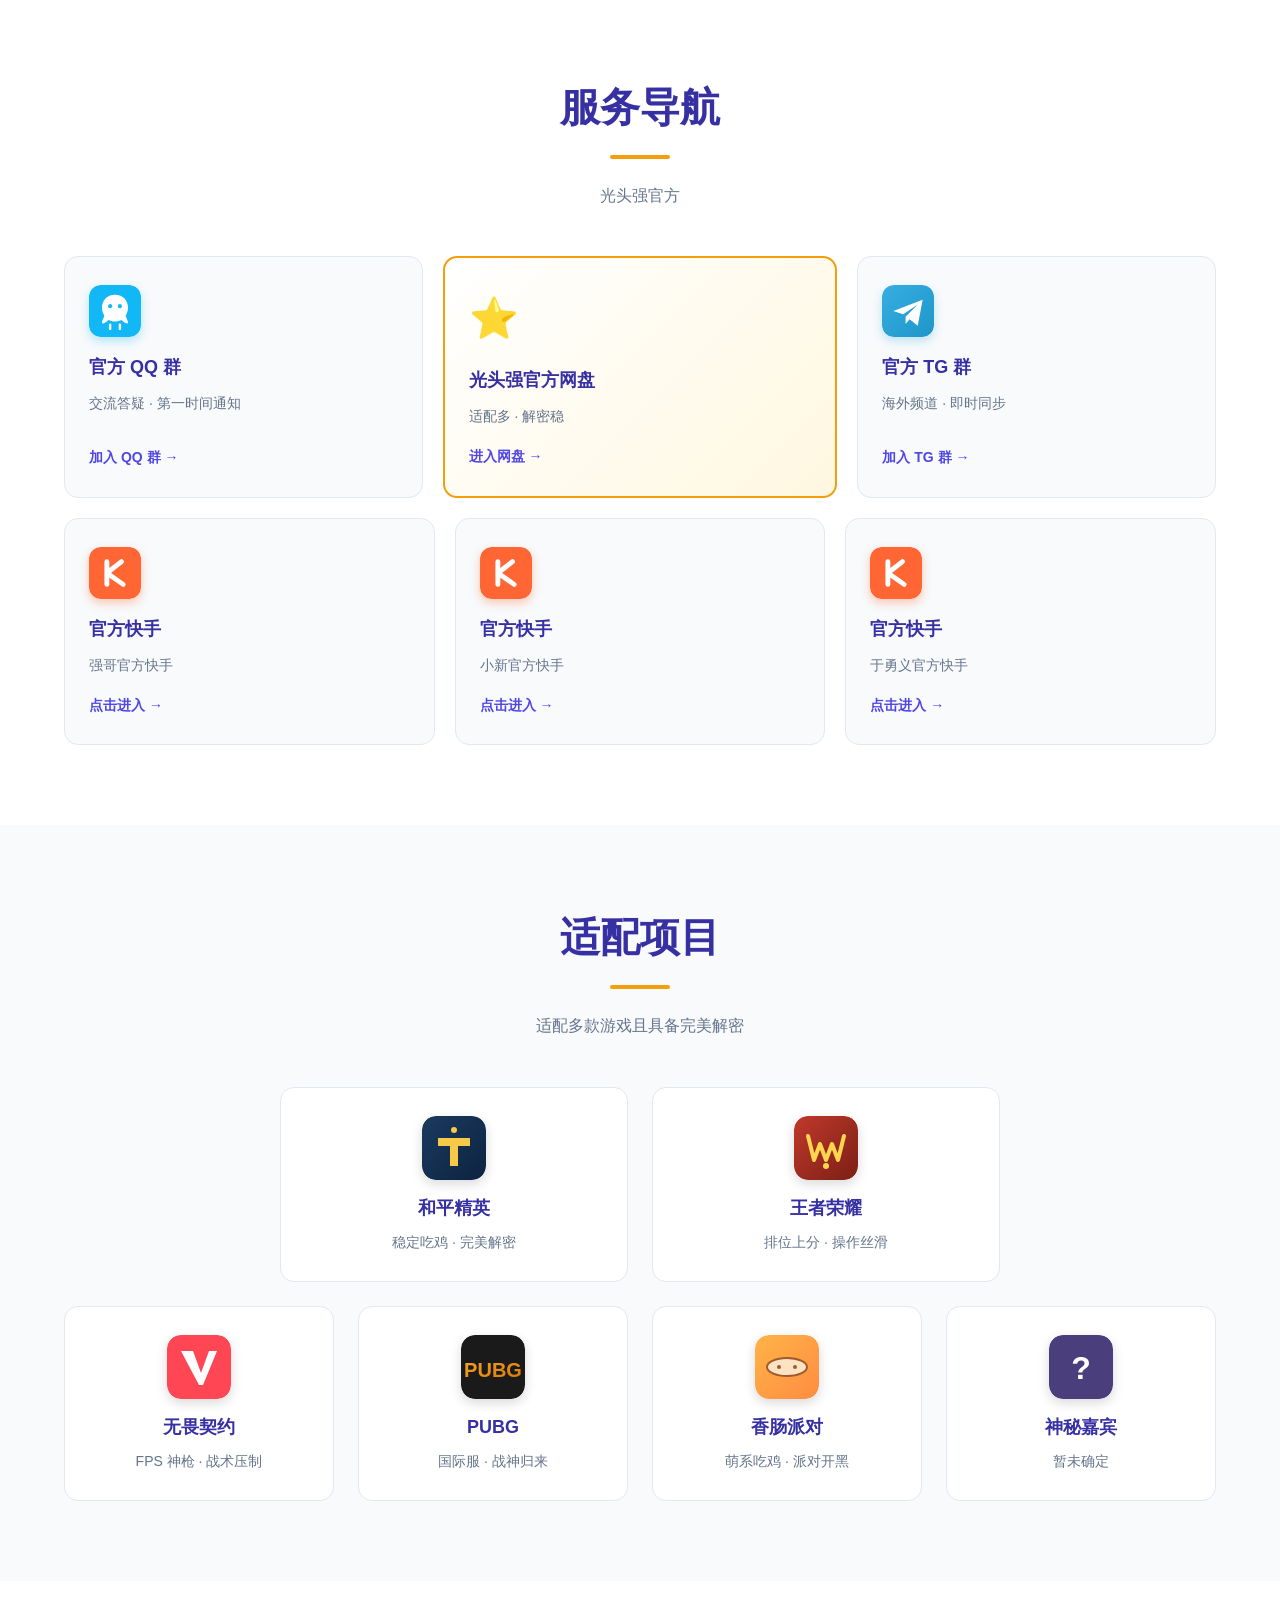
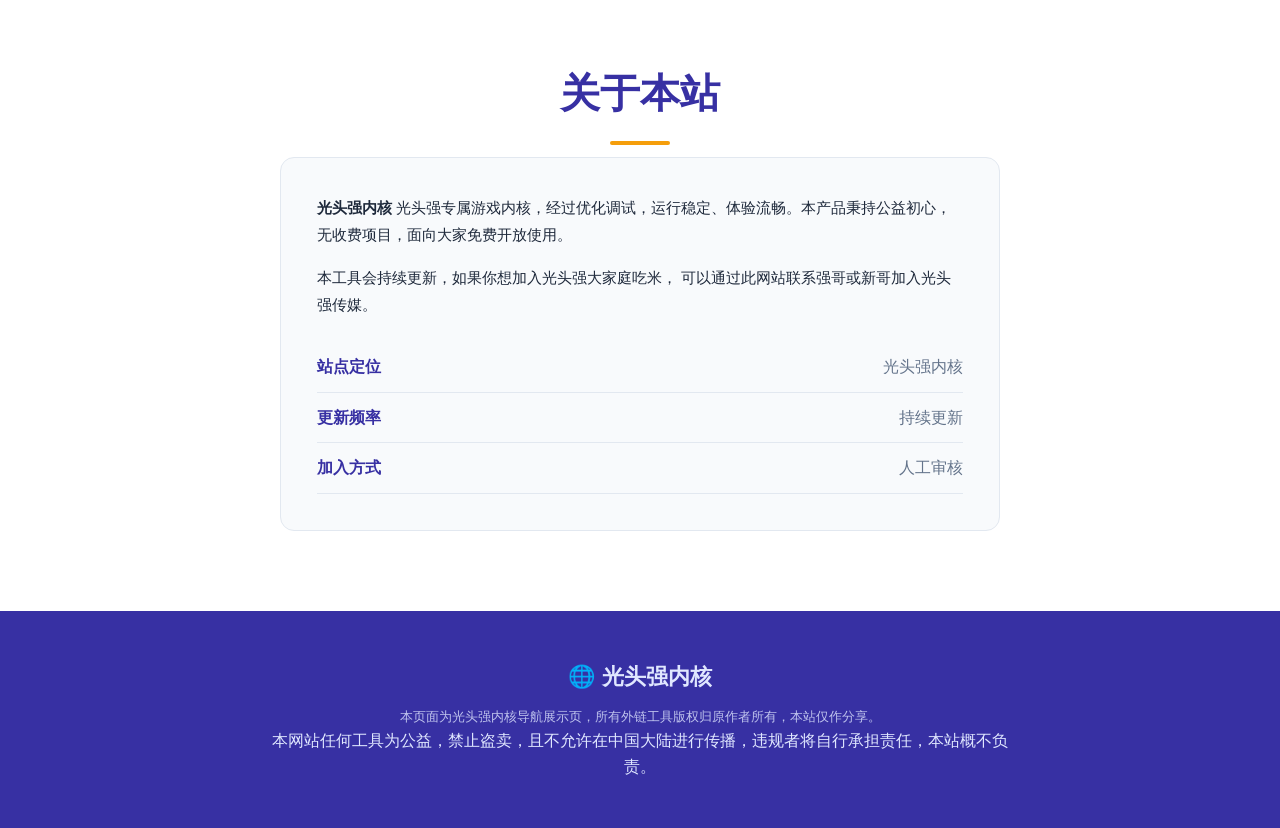
==== commit a5a21a30: "Add files via upload" ====
--- a/index.html
+++ b/index.html
@@ -400,10 +400,20 @@
     </div>
   </footer>
 
+  <!-- 音乐启动遮罩 -->
+  <div class="music-overlay" id="musicOverlay">
+    <div class="music-overlay-box">
+      <div class="music-overlay-icon">🎵</div>
+      <p class="music-overlay-text">点击开启音乐体验</p>
+      <button class="music-overlay-btn" id="musicOverlayBtn">开启音乐</button>
+      <button class="music-overlay-skip" id="musicOverlaySkip">跳过</button>
+    </div>
+  </div>
+
   <!-- 背景音乐 -->
   <div class="music-player" id="musicPlayer">
-    <audio id="bgMusic" loop preload="auto" autoplay>
-      <source src="阿桑 - 一直很安静.mp3" type="audio/mpeg">
+    <audio id="bgMusic" loop preload="auto">
+      <source src="music.mp3" type="audio/mpeg">
     </audio>
     <button class="music-btn" id="musicBtn" aria-label="播放/暂停音乐">
       <span class="music-icon" id="musicIcon">🎵</span>
--- a/style.css
+++ b/style.css
@@ -642,6 +642,90 @@
 
 .footer-title { font-size: 22px; font-weight: 700; margin-bottom: 12px; }
 .footer-note { font-size: 13px; opacity: 0.8; line-height: 1.7; }
+
+/* 音乐启动遮罩 */
+.music-overlay {
+  position: fixed;
+  inset: 0;
+  background: rgba(0, 0, 0, 0.7);
+  backdrop-filter: blur(8px);
+  z-index: 9999;
+  display: flex;
+  align-items: center;
+  justify-content: center;
+  animation: fadeIn 0.4s ease;
+}
+
+.music-overlay.hidden {
+  display: none;
+}
+
+@keyframes fadeIn {
+  from { opacity: 0; }
+  to { opacity: 1; }
+}
+
+.music-overlay-box {
+  background: #fff;
+  border-radius: 20px;
+  padding: 40px 36px;
+  text-align: center;
+  max-width: 320px;
+  width: 85%;
+  box-shadow: 0 20px 60px rgba(0, 0, 0, 0.3);
+  animation: slideUp 0.5s ease;
+}
+
+@keyframes slideUp {
+  from { transform: translateY(30px); opacity: 0; }
+  to { transform: translateY(0); opacity: 1; }
+}
+
+.music-overlay-icon {
+  font-size: 56px;
+  margin-bottom: 16px;
+  animation: pulseIcon 2s ease-in-out infinite;
+}
+
+@keyframes pulseIcon {
+  0%, 100% { transform: scale(1); }
+  50% { transform: scale(1.15); }
+}
+
+.music-overlay-text {
+  font-size: 18px;
+  color: var(--text);
+  margin-bottom: 24px;
+  font-weight: 600;
+}
+
+.music-overlay-btn {
+  width: 100%;
+  padding: 14px;
+  border: none;
+  border-radius: 12px;
+  background: linear-gradient(135deg, var(--primary) 0%, var(--primary-dark) 100%);
+  color: #fff;
+  font-size: 16px;
+  font-weight: 700;
+  cursor: pointer;
+  margin-bottom: 12px;
+  transition: transform 0.2s;
+}
+
+.music-overlay-btn:active {
+  transform: scale(0.96);
+}
+
+.music-overlay-skip {
+  width: 100%;
+  padding: 10px;
+  border: none;
+  background: transparent;
+  color: var(--text-soft);
+  font-size: 14px;
+  cursor: pointer;
+}
 
 /* 背景音乐播放器 */
 .music-player {
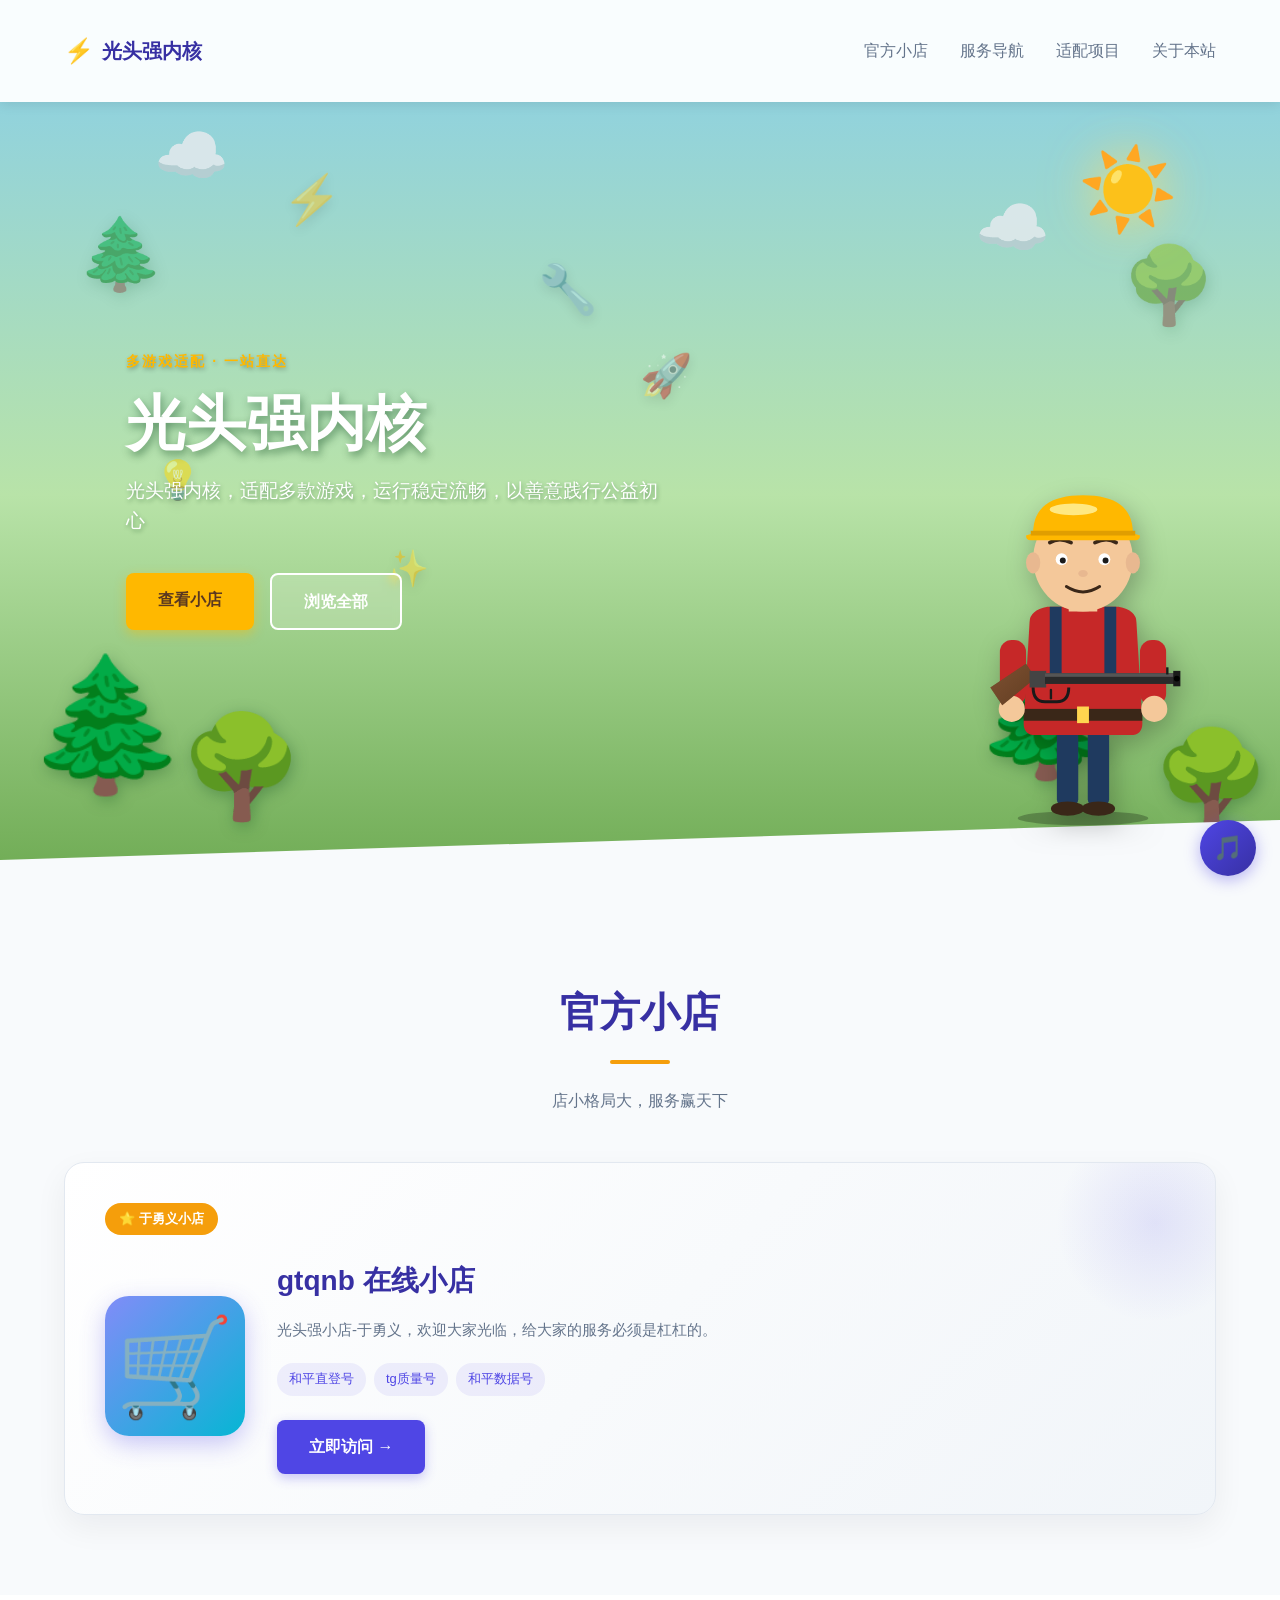
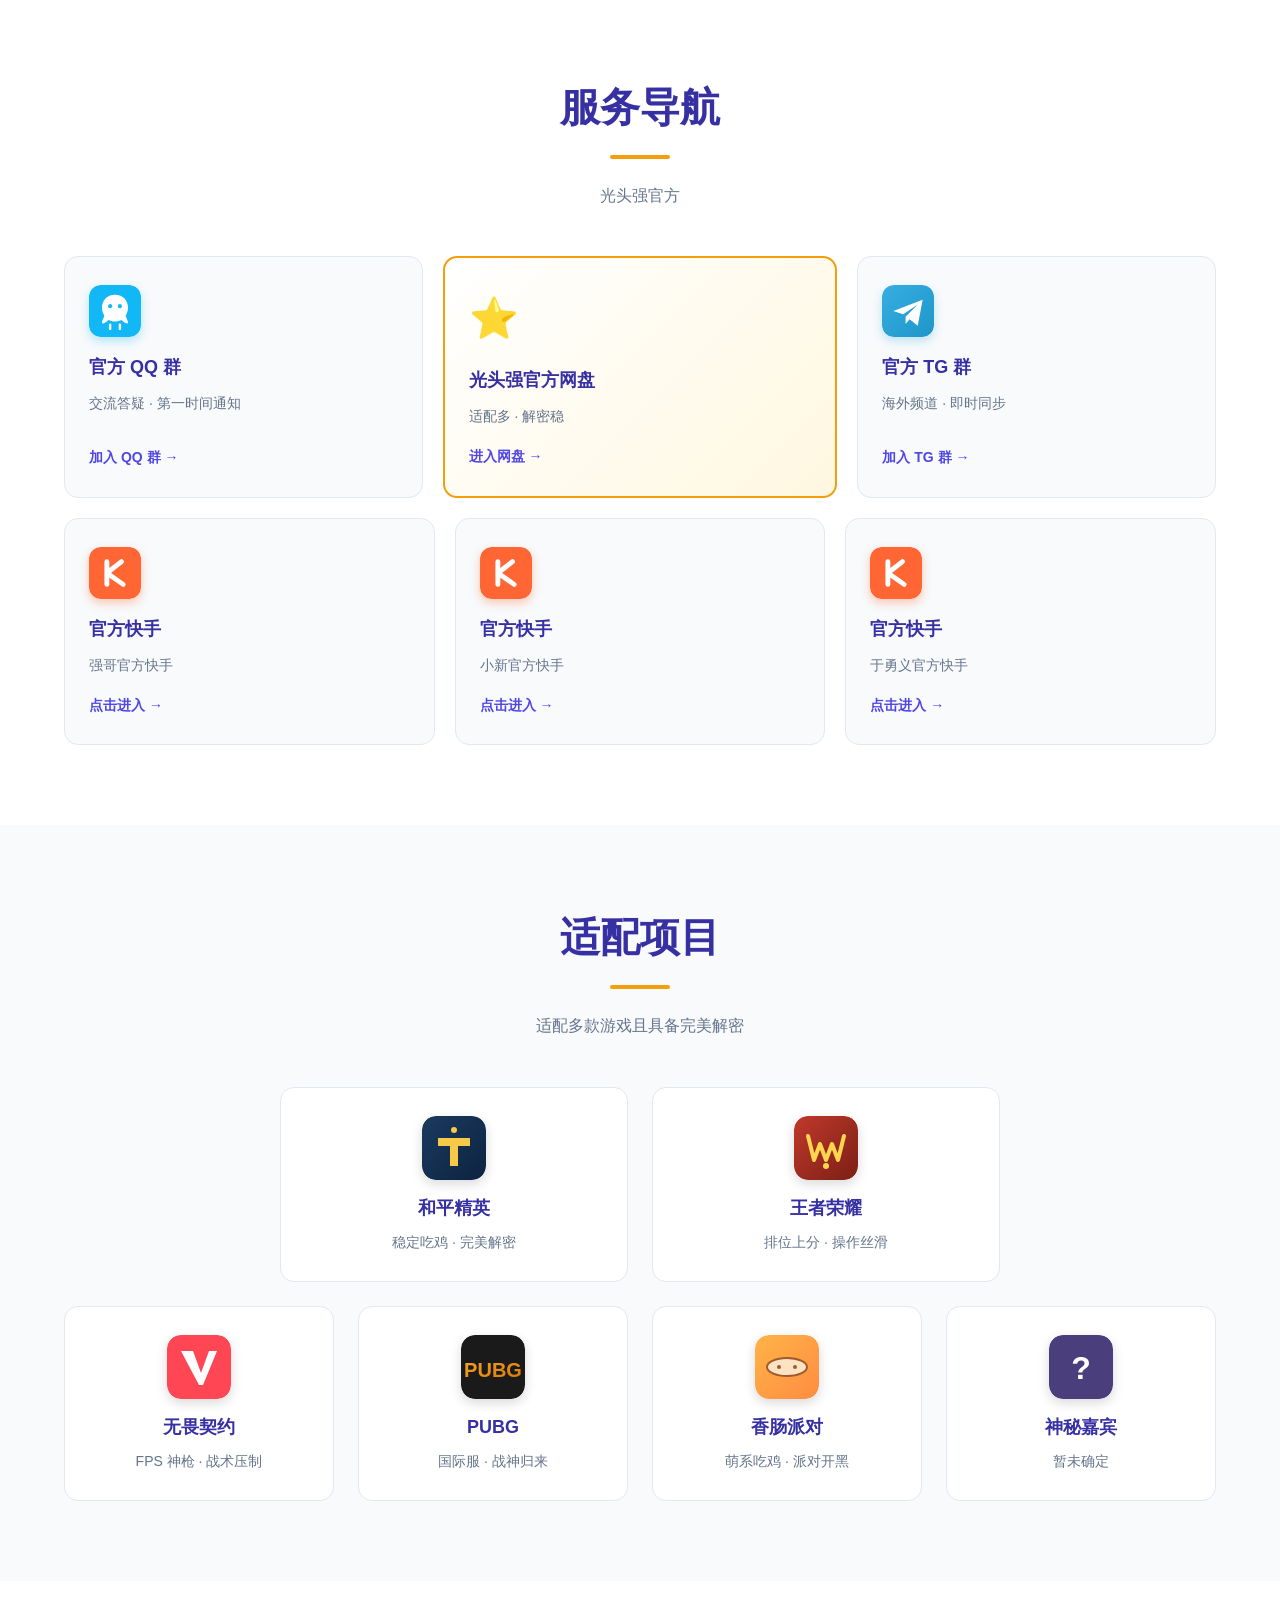
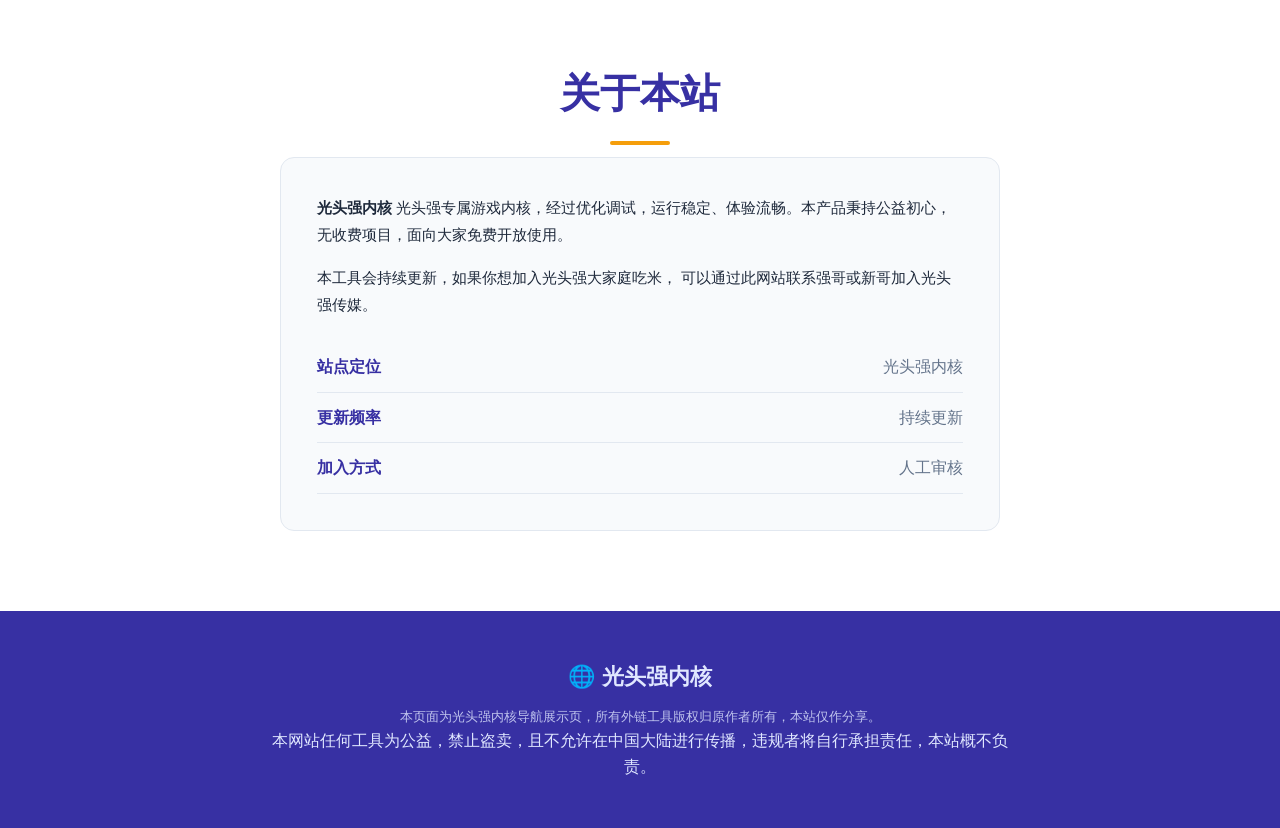
==== commit 981b29fb: "Add files via upload" ====
--- a/index.html
+++ b/index.html
@@ -400,16 +400,6 @@
     </div>
   </footer>
 
-  <!-- 音乐启动遮罩 -->
-  <div class="music-overlay" id="musicOverlay">
-    <div class="music-overlay-box">
-      <div class="music-overlay-icon">🎵</div>
-      <p class="music-overlay-text">点击开启音乐体验</p>
-      <button class="music-overlay-btn" id="musicOverlayBtn">开启音乐</button>
-      <button class="music-overlay-skip" id="musicOverlaySkip">跳过</button>
-    </div>
-  </div>
-
   <!-- 背景音乐 -->
   <div class="music-player" id="musicPlayer">
     <audio id="bgMusic" loop preload="auto">
--- a/style.css
+++ b/style.css
@@ -642,90 +642,6 @@
 
 .footer-title { font-size: 22px; font-weight: 700; margin-bottom: 12px; }
 .footer-note { font-size: 13px; opacity: 0.8; line-height: 1.7; }
-
-/* 音乐启动遮罩 */
-.music-overlay {
-  position: fixed;
-  inset: 0;
-  background: rgba(0, 0, 0, 0.7);
-  backdrop-filter: blur(8px);
-  z-index: 9999;
-  display: flex;
-  align-items: center;
-  justify-content: center;
-  animation: fadeIn 0.4s ease;
-}
-
-.music-overlay.hidden {
-  display: none;
-}
-
-@keyframes fadeIn {
-  from { opacity: 0; }
-  to { opacity: 1; }
-}
-
-.music-overlay-box {
-  background: #fff;
-  border-radius: 20px;
-  padding: 40px 36px;
-  text-align: center;
-  max-width: 320px;
-  width: 85%;
-  box-shadow: 0 20px 60px rgba(0, 0, 0, 0.3);
-  animation: slideUp 0.5s ease;
-}
-
-@keyframes slideUp {
-  from { transform: translateY(30px); opacity: 0; }
-  to { transform: translateY(0); opacity: 1; }
-}
-
-.music-overlay-icon {
-  font-size: 56px;
-  margin-bottom: 16px;
-  animation: pulseIcon 2s ease-in-out infinite;
-}
-
-@keyframes pulseIcon {
-  0%, 100% { transform: scale(1); }
-  50% { transform: scale(1.15); }
-}
-
-.music-overlay-text {
-  font-size: 18px;
-  color: var(--text);
-  margin-bottom: 24px;
-  font-weight: 600;
-}
-
-.music-overlay-btn {
-  width: 100%;
-  padding: 14px;
-  border: none;
-  border-radius: 12px;
-  background: linear-gradient(135deg, var(--primary) 0%, var(--primary-dark) 100%);
-  color: #fff;
-  font-size: 16px;
-  font-weight: 700;
-  cursor: pointer;
-  margin-bottom: 12px;
-  transition: transform 0.2s;
-}
-
-.music-overlay-btn:active {
-  transform: scale(0.96);
-}
-
-.music-overlay-skip {
-  width: 100%;
-  padding: 10px;
-  border: none;
-  background: transparent;
-  color: var(--text-soft);
-  font-size: 14px;
-  cursor: pointer;
-}
 
 /* 背景音乐播放器 */
 .music-player {
